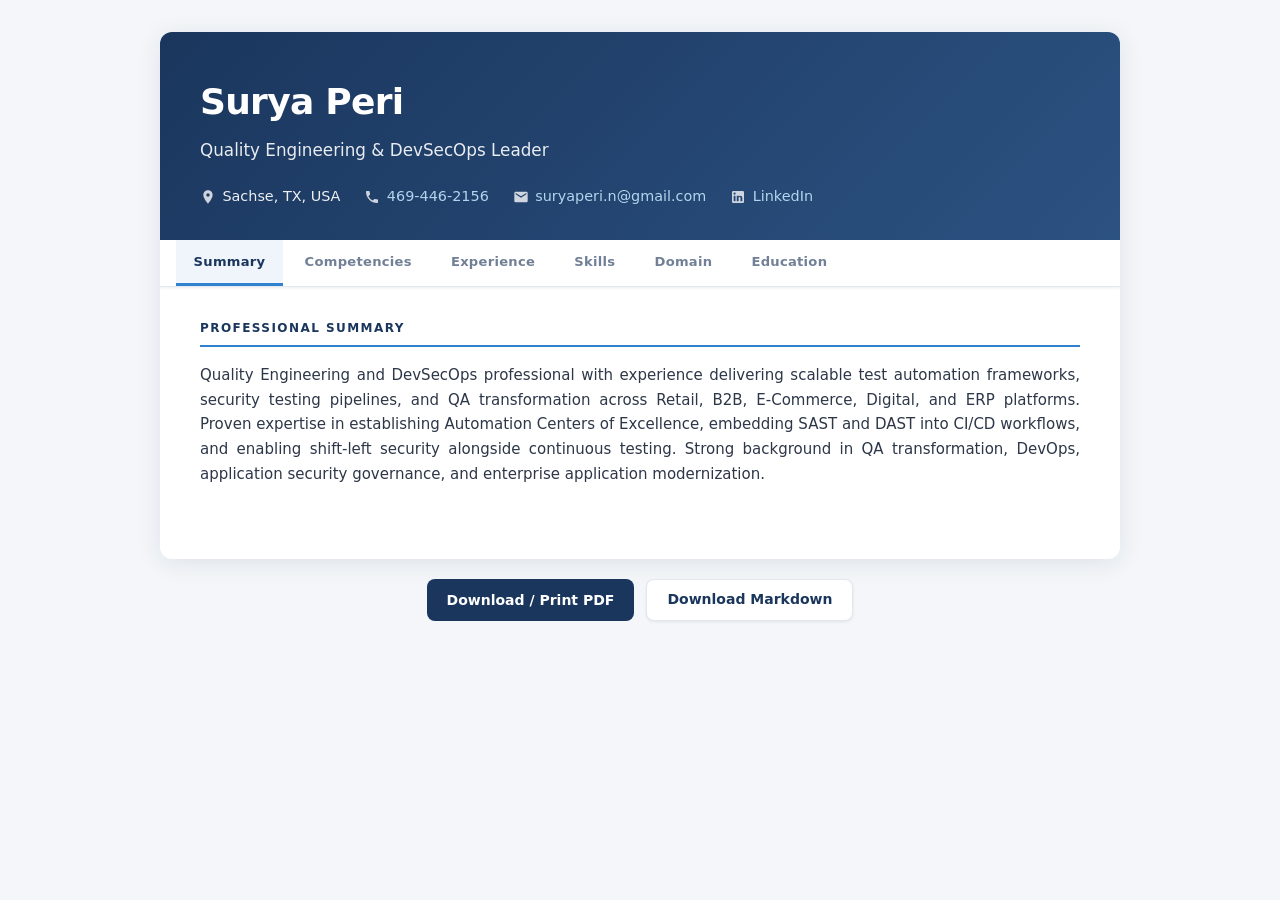
==== index.html @ a9ab886a "Add interactive tabbed resume website with DevSecOps content Co-authored-by: Cursor <cursoragent@cur" ====
<!DOCTYPE html>
<html lang="en">
<head>
  <meta charset="UTF-8">
  <meta name="viewport" content="width=device-width, initial-scale=1.0">
  <meta name="description" content="Surya Peri — Quality Engineering & DevSecOps professional specializing in test automation, SAST/DAST, and CI/CD transformation.">
  <meta name="author" content="Surya Peri">
  <title>Surya Peri | Quality Engineering & DevSecOps</title>
  <link rel="stylesheet" href="styles.css">
  <link rel="icon" href="data:image/svg+xml,<svg xmlns='http://www.w3.org/2000/svg' viewBox='0 0 100 100'><text y='.9em' font-size='90'>SP</text></svg>">
</head>
<body>
  <div class="page-wrapper">
    <main class="resume" id="resume">
      <header class="header">
        <h1 class="header-name">Surya Peri</h1>
        <p class="header-title">Quality Engineering &amp; DevSecOps Leader</p>
        <div class="contact-row">
          <span class="contact-item">
            <svg class="contact-icon" viewBox="0 0 24 24" fill="currentColor" aria-hidden="true"><path d="M12 2C8.13 2 5 5.13 5 9c0 5.25 7 13 7 13s7-7.75 7-13c0-3.87-3.13-7-7-7zm0 9.5c-1.38 0-2.5-1.12-2.5-2.5s1.12-2.5 2.5-2.5 2.5 1.12 2.5 2.5-1.12 2.5-2.5 2.5z"/></svg>
            Sachse, TX, USA
          </span>
          <span class="contact-item">
            <svg class="contact-icon" viewBox="0 0 24 24" fill="currentColor" aria-hidden="true"><path d="M6.62 10.79c1.44 2.83 3.76 5.14 6.59 6.59l2.2-2.2c.27-.27.67-.36 1.02-.24 1.12.37 2.33.57 3.57.57.55 0 1 .45 1 1V20c0 .55-.45 1-1 1-9.39 0-17-7.61-17-17 0-.55.45-1 1-1h3.5c.55 0 1 .45 1 1 0 1.25.2 2.45.57 3.57.11.35.03.74-.25 1.02l-2.2 2.2z"/></svg>
            <a href="tel:+14694462156">469-446-2156</a>
          </span>
          <span class="contact-item">
            <svg class="contact-icon" viewBox="0 0 24 24" fill="currentColor" aria-hidden="true"><path d="M20 4H4c-1.1 0-2 .9-2 2v12c0 1.1.9 2 2 2h16c1.1 0 2-.9 2-2V6c0-1.1-.9-2-2-2zm0 4l-8 5-8-5V6l8 5 8-5v2z"/></svg>
            <a href="mailto:suryaperi.n@gmail.com">suryaperi.n@gmail.com</a>
          </span>
          <span class="contact-item">
            <svg class="contact-icon" viewBox="0 0 24 24" fill="currentColor" aria-hidden="true"><path d="M19 3a2 2 0 0 1 2 2v14a2 2 0 0 1-2 2H5a2 2 0 0 1-2-2V5a2 2 0 0 1 2-2h14m-.5 15.5v-5.3a3.26 3.26 0 0 0-3.26-3.26c-.85 0-1.84.52-2.32 1.3v-1.11h-2.79v8.37h2.79v-4.93c0-.77.62-1.4 1.39-1.4a1.4 1.4 0 0 1 1.4 1.4v4.93h2.79M6.88 8.56a1.68 1.68 0 0 0 1.68-1.68c0-.93-.75-1.69-1.68-1.69a1.69 1.69 0 0 0-1.69 1.69c0 .93.76 1.68 1.69 1.68m1.39 9.94v-8.37H5.5v8.37h2.77z"/></svg>
            <a href="https://www.linkedin.com/in/surya-peri-11444123/" target="_blank" rel="noopener noreferrer">LinkedIn</a>
          </span>
        </div>
      </header>

      <nav class="tab-nav" aria-label="Resume sections">
        <div class="tab-nav-inner" role="tablist">
          <button class="tab-btn active" role="tab" id="tab-summary" aria-controls="panel-summary" aria-selected="true" type="button">Summary</button>
          <button class="tab-btn" role="tab" id="tab-competencies" aria-controls="panel-competencies" aria-selected="false" tabindex="-1" type="button">Competencies</button>
          <button class="tab-btn" role="tab" id="tab-experience" aria-controls="panel-experience" aria-selected="false" tabindex="-1" type="button">Experience</button>
          <button class="tab-btn" role="tab" id="tab-skills" aria-controls="panel-skills" aria-selected="false" tabindex="-1" type="button">Skills</button>
          <button class="tab-btn" role="tab" id="tab-domain" aria-controls="panel-domain" aria-selected="false" tabindex="-1" type="button">Domain</button>
          <button class="tab-btn" role="tab" id="tab-education" aria-controls="panel-education" aria-selected="false" tabindex="-1" type="button">Education</button>
        </div>
      </nav>

      <div class="content">
        <section class="section tab-panel active" role="tabpanel" id="panel-summary" aria-labelledby="tab-summary">
          <h2 class="section-title" id="summary-heading">Professional Summary</h2>
          <p class="section-text">
            Quality Engineering and DevSecOps professional with experience delivering scalable test automation frameworks,
            security testing pipelines, and QA transformation across Retail, B2B, E-Commerce, Digital, and ERP platforms.
            Proven expertise in establishing Automation Centers of Excellence, embedding SAST and DAST into CI/CD workflows,
            and enabling shift-left security alongside continuous testing. Strong background in QA transformation, DevOps,
            application security governance, and enterprise application modernization.
          </p>
        </section>

        <section class="section tab-panel" role="tabpanel" id="panel-competencies" aria-labelledby="tab-competencies" hidden>
          <h2 class="section-title" id="competencies-heading">Core Competencies</h2>
          <ul class="competency-grid">
            <li>Automation Architecture Design &amp; Enterprise QA Transformation</li>
            <li>DevSecOps, SAST/DAST Pipeline Integration &amp; Security Gate Governance</li>
            <li>CI/CD Automation Enablement &amp; Quality Engineering Integration</li>
            <li>Automation and Quality Metrics, Observability &amp; Reporting Frameworks</li>
            <li>Testing Center of Excellence (TCoE) Establishment</li>
            <li>Agile, DevOps &amp; Continuous Testing Enablement</li>
            <li>End-to-End Automation Strategy, Test Data &amp; Validation</li>
            <li>Scalable Quality Engineering &amp; Automation Governance</li>
            <li>Technical Collaboration with Product, Engineering, Security &amp; Distributed Teams</li>
          </ul>
        </section>

        <section class="section tab-panel" role="tabpanel" id="panel-experience" aria-labelledby="tab-experience" hidden>
          <h2 class="section-title" id="experience-heading">Work Experience</h2>

          <article class="job">
            <div class="job-header">
              <span class="job-company">SPV Consulting (Retail B2B Client), USA</span>
              <span class="job-dates">April 2026 – Present</span>
            </div>
            <p class="job-role">Automation Analyst (Lead)</p>
            <ul class="job-bullets">
              <li>Partner with engineering teams to understand Account and Incentive management workflows and product roadmap across Salesforce CRM and downstream systems (SAP OTC, Data Warehouse).</li>
              <li>Develop automation strategy for current process flows with data integration validation across Salesforce UI and integrated platforms.</li>
              <li>Design and implement unified Web and API automation frameworks using Playwright (TypeScript) and mobile automation using Appium, adopted across multiple product lines.</li>
              <li>Coordinate with Engineering and QA teams to plan design, development, and automated testing as a seamless shift-left flow in Playwright.</li>
            </ul>
          </article>

          <article class="job">
            <div class="job-header">
              <span class="job-company">Southern Glazer's Wine &amp; Spirits, USA</span>
              <span class="job-dates">May 2023 – March 2026</span>
            </div>
            <p class="job-role">Automation Architect, Digital Engineering</p>
            <ul class="job-bullets">
              <li>Led Automation SDET and SME teams for Digital Commercial platforms including B2B eCommerce, CRM, CMS, and Supplier Planning systems.</li>
              <li>Built E2E automation strategy, framework design, and development for digital transformation from legacy web pages to React MFE architecture.</li>
              <li>Led POC during Digital Acceleration Week for accelerated automation framework development integrated with mono-repo based MFE architecture.</li>
              <li>Designed and implemented unified Web and API automation frameworks using Playwright (TypeScript) and Appium, adopted across multiple product lines.</li>
              <li>Led Agentic AI POC (ADX) using GitHub MCP and Playwright MCP with Claude Haiku 4.5 for automation code generation.</li>
              <li class="highlight">Established DevSecOps security testing practice by integrating SAST (SonarQube, Snyk) and DAST (OWASP ZAP) scans into Jenkins, GitHub Actions, and Harness pipelines with quality gates blocking releases on critical vulnerabilities.</li>
              <li class="highlight">Defined security testing standards, triage workflows, and remediation SLAs for development teams; partnered with AppSec to align scan policies with OWASP Top 10 and PCI-relevant controls for eCommerce payment flows.</li>
              <li class="highlight">Configured SAST baseline rules for TypeScript/React micro-frontends and Java APIs; orchestrated authenticated DAST scans against staging environments with CI-triggered regression security suites.</li>
              <li>Developed TDM system using GraphQL APIs to fetch real-time data and store in JSON files for E2E data-driven automation with faker.js.</li>
              <li>Integrated automation and performance testing into CI/CD pipelines using Jenkins, GitHub Actions, and Harness.</li>
              <li>Defined and governed enterprise-wide E2E QA standards, release criteria, quality KPIs, and automation benchmarks across Agile product teams.</li>
              <li>Led evaluation and rollout of JIRA test management plugins, standardizing on Zephyr.</li>
            </ul>
          </article>

          <article class="job">
            <div class="job-header">
              <span class="job-company">Neiman Marcus Group, USA</span>
              <span class="job-dates">July 2019 – May 2023</span>
            </div>
            <p class="job-role">Enterprise Test Lead – Enterprise Applications</p>
            <ul class="job-bullets">
              <li>Architected automation solutions for eCommerce (AWS) and enterprise platforms including OMS, WMS, CRM, and personalization systems.</li>
              <li>Led automation-first quality engineering initiatives supporting digital transformation, cloud migration, and legacy platform modernization.</li>
              <li>Designed and implemented scalable E2E automation regression frameworks using Playwright and API automation, significantly accelerating release cycles.</li>
              <li>Designed and implemented Web-based Test Data Management (TDM) system with MongoDB backend, integrated with Selenium automation framework.</li>
              <li class="highlight">Introduced DevSecOps security validation in release cycles by coordinating SAST scans (Checkmarx) and DAST assessments (Burp Suite Enterprise, OWASP ZAP) for eCommerce and API surfaces prior to production deployment.</li>
              <li class="highlight">Embedded security test cases and vulnerability regression checks into CI/CD pipelines, reducing post-release security defects and improving audit readiness for payment and customer data flows.</li>
              <li>Partnered with product, engineering, and architecture teams to design E2E quality strategies for complex transformation initiatives and system integrations.</li>
              <li>Defined and executed full STLC covering functional, integration, performance, security, and UAT testing.</li>
              <li>Managed resource capacity planning, forecasting, and stakeholder communication to improve testing maturity across the organization.</li>
            </ul>
          </article>

          <article class="job">
            <div class="job-header">
              <span class="job-company">Infosys Technologies Limited, USA</span>
              <span class="job-dates">June 2011 – July 2019</span>
            </div>
            <p class="job-role">Automation Lead – Testing Center of Excellence</p>
            <ul class="job-bullets">
              <li>Led Testing Center of Excellence (TCoE) supporting digital, eCommerce, and SAP-based programs with focus on test automation.</li>
              <li>Led E2E testing and automation for B2B eCommerce, SAP Hybris upgrades, SAP C4C, data center migrations, and ERP transformation initiatives.</li>
              <li>Directed automation programs including SAP SuccessFactors (UFT) and Selenium-based brand site automation.</li>
              <li>Led Micro Focus ALM upgrade and migration initiatives, including infrastructure setup, POC, and rollout.</li>
              <li>Owned test tooling strategy, capacity planning, and continuous QA process improvement initiatives.</li>
              <li>Led migration of eCommerce backend platform from IBM WebSphere to custom NoSQL (MongoDB) and event-based (Kafka) platform.</li>
              <li>Designed data validation tools for DB2 and MongoDB platforms.</li>
            </ul>
          </article>
        </section>

        <section class="section tab-panel" role="tabpanel" id="panel-skills" aria-labelledby="tab-skills" hidden>
          <h2 class="section-title" id="skills-heading">Technical Skills</h2>
          <div class="skills-grid">
            <div class="skill-category">
              <h4>Test Automation</h4>
              <p>Playwright, Selenium, UFT, TOSCA, Appium</p>
            </div>
            <div class="skill-category">
              <h4>DevSecOps &amp; Security</h4>
              <p>SonarQube, Snyk, Checkmarx (SAST); OWASP ZAP, Burp Suite (DAST); Security gates, OWASP Top 10</p>
            </div>
            <div class="skill-category">
              <h4>DevOps &amp; CI/CD</h4>
              <p>Jenkins, GitHub Actions, Harness</p>
            </div>
            <div class="skill-category">
              <h4>Agentic AI</h4>
              <p>GitHub MCP, Playwright MCP</p>
            </div>
            <div class="skill-category">
              <h4>Frontend &amp; Cloud</h4>
              <p>JavaScript, React, Node.js, AWS ECS, S3, DynamoDB</p>
            </div>
            <div class="skill-category">
              <h4>Architecture</h4>
              <p>API, Microservices, BFF, REST API, GraphQL</p>
            </div>
            <div class="skill-category">
              <h4>Data &amp; BI</h4>
              <p>Power BI, Power Query, Tableau, Advanced SQL, Excel Macros/VBA</p>
            </div>
            <div class="skill-category">
              <h4>Programming &amp; DB</h4>
              <p>Java, JavaScript/TypeScript, SQL, PL/SQL, MongoDB</p>
            </div>
            <div class="skill-category">
              <h4>Performance Testing</h4>
              <p>LoadRunner, JMeter</p>
            </div>
            <div class="skill-category">
              <h4>Test Management</h4>
              <p>JIRA, Zephyr, ALM</p>
            </div>
          </div>
        </section>

        <section class="section tab-panel" role="tabpanel" id="panel-domain" aria-labelledby="tab-domain" hidden>
          <h2 class="section-title" id="domain-heading">Domain &amp; Industry</h2>
          <ul class="tag-list">
            <li>B2C &amp; B2B eCommerce Platforms</li>
            <li>Enterprise Applications (ERP, CRM, OMS, WMS)</li>
            <li>Data Integrations, ETL &amp; System Migration</li>
            <li>Cloud &amp; Platform Modernization (AWS)</li>
            <li>SAP Ecosystem (Hybris, C4C, E-Business Suite)</li>
            <li>CMS, Personalization &amp; Supplier Planning</li>
          </ul>
        </section>

        <section class="section tab-panel" role="tabpanel" id="panel-education" aria-labelledby="tab-education" hidden>
          <h2 class="section-title" id="education-heading">Education</h2>
          <div class="education-item">
            <h3>Master of Computer Applications</h3>
            <p>National Institute of Technology, India</p>
          </div>
        </section>
      </div>
    </main>

    <div class="actions">
      <button class="btn btn-primary" onclick="window.print()" type="button">Download / Print PDF</button>
      <a class="btn btn-secondary" href="resume.md" download>Download Markdown</a>
    </div>
  </div>
  <script src="app.js"></script>
</body>
</html>
---- styles.css ----
/* ===== Design tokens ===== */
:root {
  --color-bg: #f4f6f9;
  --color-surface: #ffffff;
  --color-primary: #1a365d;
  --color-primary-light: #2c5282;
  --color-accent: #3182ce;
  --color-text: #2d3748;
  --color-text-muted: #718096;
  --color-border: #e2e8f0;
  --color-tag-bg: #ebf8ff;
  --color-tag-text: #2b6cb0;
  --font-sans: "Segoe UI", system-ui, -apple-system, BlinkMacSystemFont, sans-serif;
  --font-mono: "Cascadia Code", "Consolas", monospace;
  --shadow-sm: 0 1px 3px rgba(0, 0, 0, 0.08);
  --shadow-md: 0 4px 24px rgba(26, 54, 93, 0.1);
  --radius: 12px;
  --max-width: 960px;
}

/* ===== Reset & base ===== */
*,
*::before,
*::after {
  box-sizing: border-box;
  margin: 0;
  padding: 0;
}

html {
  scroll-behavior: smooth;
}

body {
  font-family: var(--font-sans);
  font-size: 15px;
  line-height: 1.65;
  color: var(--color-text);
  background: var(--color-bg);
  -webkit-font-smoothing: antialiased;
}

a {
  color: var(--color-accent);
  text-decoration: none;
  transition: color 0.15s ease;
}

a:hover {
  color: var(--color-primary-light);
  text-decoration: underline;
}

/* ===== Layout ===== */
.page-wrapper {
  min-height: 100vh;
  padding: 2rem 1rem 3rem;
}

.resume {
  max-width: var(--max-width);
  margin: 0 auto;
  background: var(--color-surface);
  border-radius: var(--radius);
  box-shadow: var(--shadow-md);
  overflow: hidden;
}

/* ===== Header ===== */
.header {
  background: linear-gradient(135deg, var(--color-primary) 0%, var(--color-primary-light) 100%);
  color: #fff;
  padding: 2.5rem 2.5rem 2rem;
}

.header-name {
  font-size: 2.25rem;
  font-weight: 700;
  letter-spacing: -0.02em;
  margin-bottom: 0.35rem;
}

.header-title {
  font-size: 1.05rem;
  font-weight: 400;
  opacity: 0.9;
  margin-bottom: 1.25rem;
}

.contact-row {
  display: flex;
  flex-wrap: wrap;
  gap: 0.5rem 1.5rem;
  font-size: 0.9rem;
}

.contact-item {
  display: inline-flex;
  align-items: center;
  gap: 0.4rem;
  opacity: 0.92;
}

.contact-item a {
  color: #bee3f8;
}

.contact-item a:hover {
  color: #fff;
}

.contact-icon {
  width: 16px;
  height: 16px;
  flex-shrink: 0;
  opacity: 0.85;
}

/* ===== Tab navigation ===== */
.tab-nav {
  position: sticky;
  top: 0;
  z-index: 100;
  background: var(--color-surface);
  border-bottom: 1px solid var(--color-border);
  box-shadow: var(--shadow-sm);
}

.tab-nav-inner {
  display: flex;
  overflow-x: auto;
  scrollbar-width: none;
  -ms-overflow-style: none;
  padding: 0 1rem;
  gap: 0.25rem;
}

.tab-nav-inner::-webkit-scrollbar {
  display: none;
}

.tab-btn {
  flex-shrink: 0;
  padding: 0.85rem 1.1rem;
  font-family: inherit;
  font-size: 0.82rem;
  font-weight: 600;
  letter-spacing: 0.02em;
  color: var(--color-text-muted);
  background: transparent;
  border: none;
  border-bottom: 3px solid transparent;
  cursor: pointer;
  transition: color 0.2s ease, border-color 0.2s ease, background 0.2s ease;
  white-space: nowrap;
}

.tab-btn:hover {
  color: var(--color-primary);
  background: rgba(49, 130, 206, 0.06);
}

.tab-btn.active {
  color: var(--color-primary);
  border-bottom-color: var(--color-accent);
  background: rgba(49, 130, 206, 0.08);
}

.tab-btn:focus-visible {
  outline: 2px solid var(--color-accent);
  outline-offset: -2px;
  border-radius: 4px 4px 0 0;
}

/* ===== Tab panels ===== */
.tab-panel {
  display: none;
  animation: fadeIn 0.25s ease;
}

.tab-panel.active {
  display: block;
}

@keyframes fadeIn {
  from {
    opacity: 0;
    transform: translateY(6px);
  }
  to {
    opacity: 1;
    transform: translateY(0);
  }
}

/* ===== Body sections ===== */
.content {
  padding: 2rem 2.5rem 2.5rem;
}

.section {
  margin-bottom: 2rem;
}

.section:last-child {
  margin-bottom: 0;
}

.section-title {
  font-size: 0.75rem;
  font-weight: 700;
  text-transform: uppercase;
  letter-spacing: 0.12em;
  color: var(--color-primary);
  border-bottom: 2px solid var(--color-accent);
  padding-bottom: 0.4rem;
  margin-bottom: 1rem;
}

.section-text {
  color: var(--color-text);
  text-align: justify;
}

/* ===== Competencies ===== */
.competency-grid {
  display: grid;
  grid-template-columns: repeat(auto-fill, minmax(280px, 1fr));
  gap: 0.6rem 1.5rem;
  list-style: none;
}

.competency-grid li {
  position: relative;
  padding-left: 1.1rem;
  font-size: 0.92rem;
}

.competency-grid li::before {
  content: "";
  position: absolute;
  left: 0;
  top: 0.55em;
  width: 6px;
  height: 6px;
  border-radius: 50%;
  background: var(--color-accent);
}

/* ===== Experience ===== */
.job {
  margin-bottom: 1.75rem;
  padding-bottom: 1.75rem;
  border-bottom: 1px solid var(--color-border);
}

.job:last-child {
  margin-bottom: 0;
  padding-bottom: 0;
  border-bottom: none;
}

.job-header {
  display: flex;
  flex-wrap: wrap;
  justify-content: space-between;
  align-items: baseline;
  gap: 0.25rem 1rem;
  margin-bottom: 0.15rem;
}

.job-company {
  font-size: 1.05rem;
  font-weight: 700;
  color: var(--color-primary);
}

.job-dates {
  font-size: 0.85rem;
  color: var(--color-text-muted);
  white-space: nowrap;
}

.job-role {
  font-size: 0.95rem;
  font-weight: 600;
  color: var(--color-text-muted);
  margin-bottom: 0.75rem;
}

.job-bullets {
  list-style: none;
  padding: 0;
}

.job-bullets li {
  position: relative;
  padding-left: 1.25rem;
  margin-bottom: 0.45rem;
  font-size: 0.92rem;
}

.job-bullets li::before {
  content: "▸";
  position: absolute;
  left: 0;
  color: var(--color-accent);
  font-size: 0.8rem;
  top: 0.1rem;
}

.job-bullets li.highlight {
  background: var(--color-tag-bg);
  border-left: 3px solid var(--color-accent);
  padding: 0.5rem 0.75rem 0.5rem 1.25rem;
  border-radius: 0 6px 6px 0;
  margin-bottom: 0.6rem;
}

.job-bullets li.highlight::before {
  left: 0.4rem;
}

/* ===== Skills ===== */
.skills-grid {
  display: grid;
  grid-template-columns: repeat(auto-fill, minmax(200px, 1fr));
  gap: 1rem;
}

.skill-category {
  background: var(--color-bg);
  border-radius: 8px;
  padding: 0.85rem 1rem;
  border: 1px solid var(--color-border);
}

.skill-category h4 {
  font-size: 0.72rem;
  font-weight: 700;
  text-transform: uppercase;
  letter-spacing: 0.08em;
  color: var(--color-primary);
  margin-bottom: 0.4rem;
}

.skill-category p {
  font-size: 0.88rem;
  color: var(--color-text);
  line-height: 1.5;
}

/* ===== Domain tags ===== */
.tag-list {
  display: flex;
  flex-wrap: wrap;
  gap: 0.5rem;
  list-style: none;
}

.tag-list li {
  background: var(--color-tag-bg);
  color: var(--color-tag-text);
  font-size: 0.82rem;
  font-weight: 500;
  padding: 0.35rem 0.75rem;
  border-radius: 999px;
  border: 1px solid #bee3f8;
}

/* ===== Education ===== */
.education-item h3 {
  font-size: 1rem;
  font-weight: 700;
  color: var(--color-primary);
}

.education-item p {
  font-size: 0.92rem;
  color: var(--color-text-muted);
}

/* ===== Footer actions ===== */
.actions {
  max-width: var(--max-width);
  margin: 1.25rem auto 0;
  display: flex;
  justify-content: center;
  gap: 0.75rem;
}

.btn {
  display: inline-flex;
  align-items: center;
  gap: 0.4rem;
  padding: 0.55rem 1.25rem;
  font-size: 0.875rem;
  font-weight: 600;
  border-radius: 8px;
  border: none;
  cursor: pointer;
  transition: background 0.15s ease, transform 0.1s ease;
  font-family: inherit;
}

.btn-primary {
  background: var(--color-primary);
  color: #fff;
}

.btn-primary:hover {
  background: var(--color-primary-light);
  transform: translateY(-1px);
}

.btn-secondary {
  background: var(--color-surface);
  color: var(--color-primary);
  border: 1px solid var(--color-border);
  box-shadow: var(--shadow-sm);
}

.btn-secondary:hover {
  background: var(--color-bg);
}

/* ===== Print styles ===== */
@media print {
  body {
    background: #fff;
    font-size: 11pt;
  }

  .page-wrapper {
    padding: 0;
  }

  .resume {
    box-shadow: none;
    border-radius: 0;
  }

  .header {
    -webkit-print-color-adjust: exact;
    print-color-adjust: exact;
  }

  .actions {
    display: none;
  }

  .tab-nav {
    display: none;
  }

  .tab-panel {
    display: block !important;
    animation: none;
  }

  .tab-panel[hidden] {
    display: block !important;
  }

  .job-bullets li.highlight {
    background: #f0f4f8;
    -webkit-print-color-adjust: exact;
    print-color-adjust: exact;
  }

  a {
    color: var(--color-text);
    text-decoration: none;
  }

  .section {
    break-inside: avoid;
  }
}

/* ===== Responsive ===== */
@media (max-width: 640px) {
  .header {
    padding: 1.75rem 1.25rem 1.5rem;
  }

  .header-name {
    font-size: 1.75rem;
  }

  .content {
    padding: 1.5rem 1.25rem;
  }

  .tab-btn {
    padding: 0.75rem 0.85rem;
    font-size: 0.78rem;
  }

  .job-header {
    flex-direction: column;
    gap: 0.1rem;
  }

  .skills-grid {
    grid-template-columns: 1fr;
  }
}
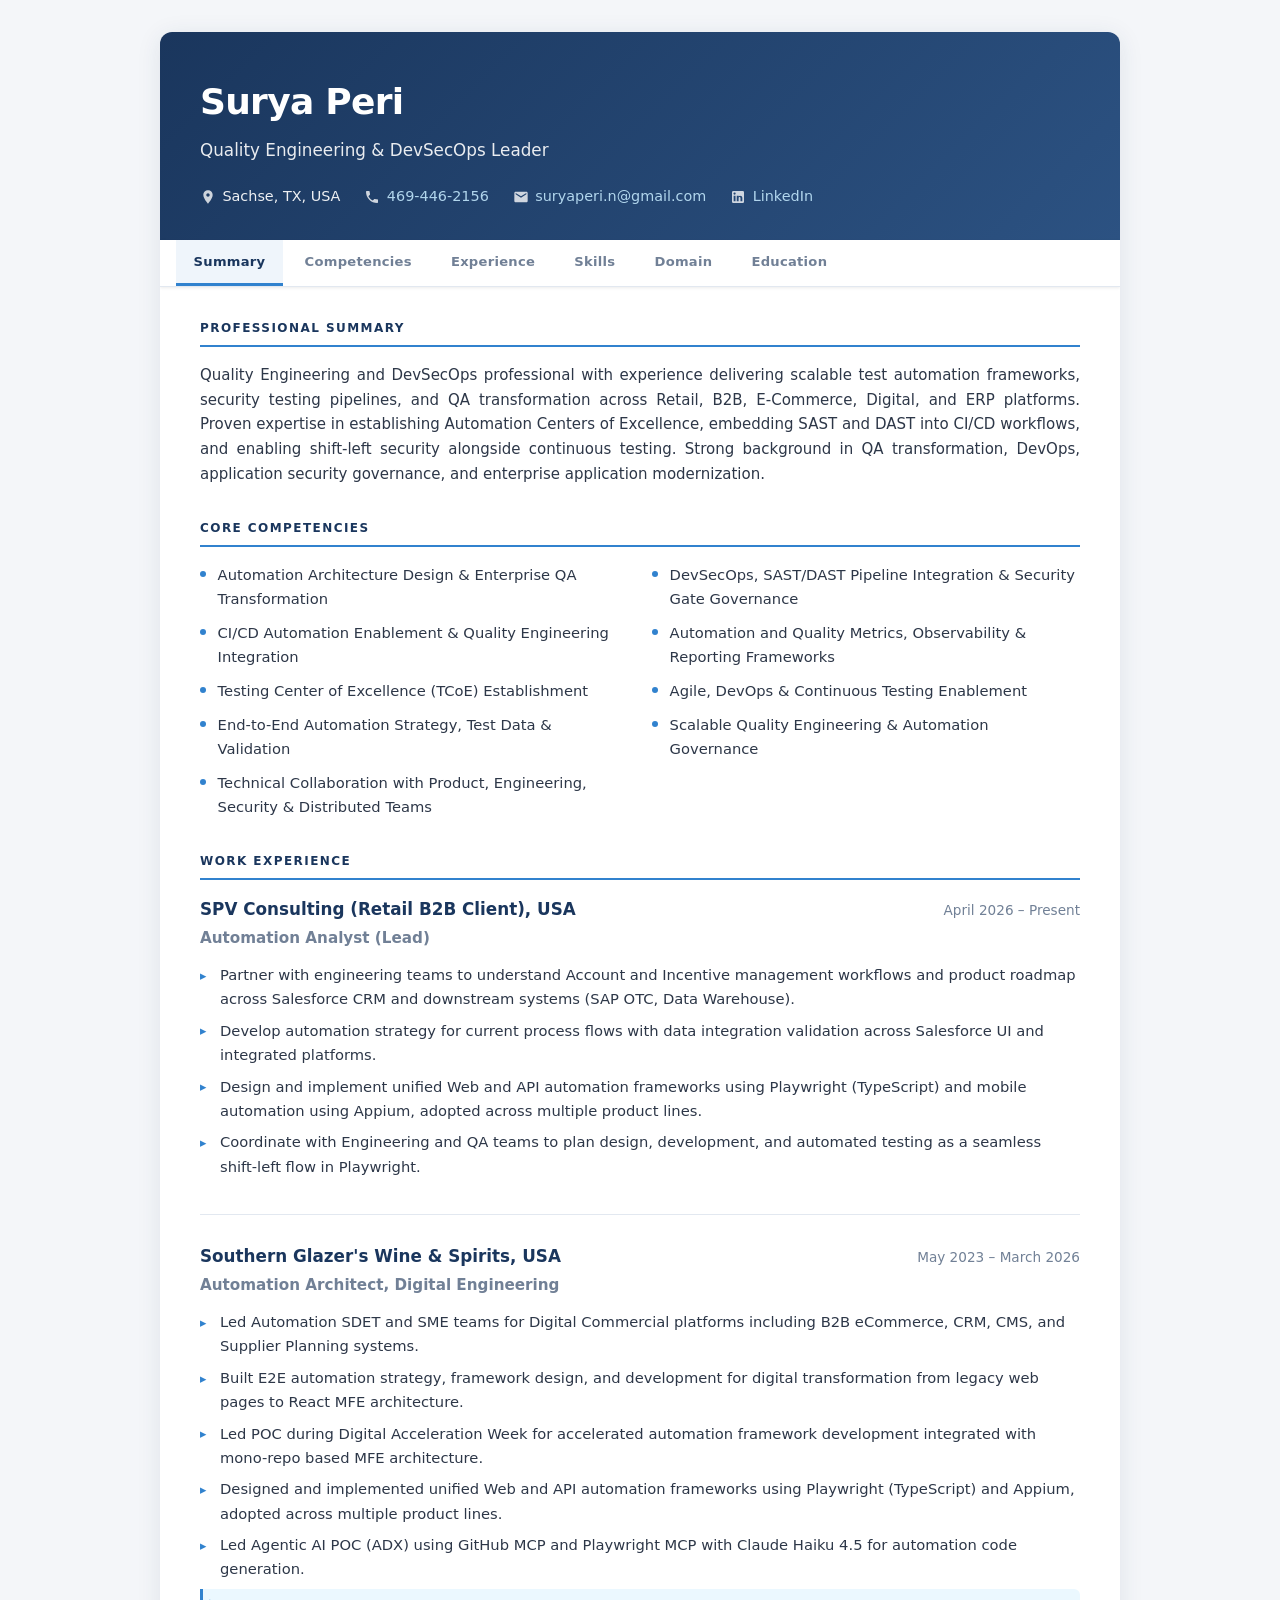
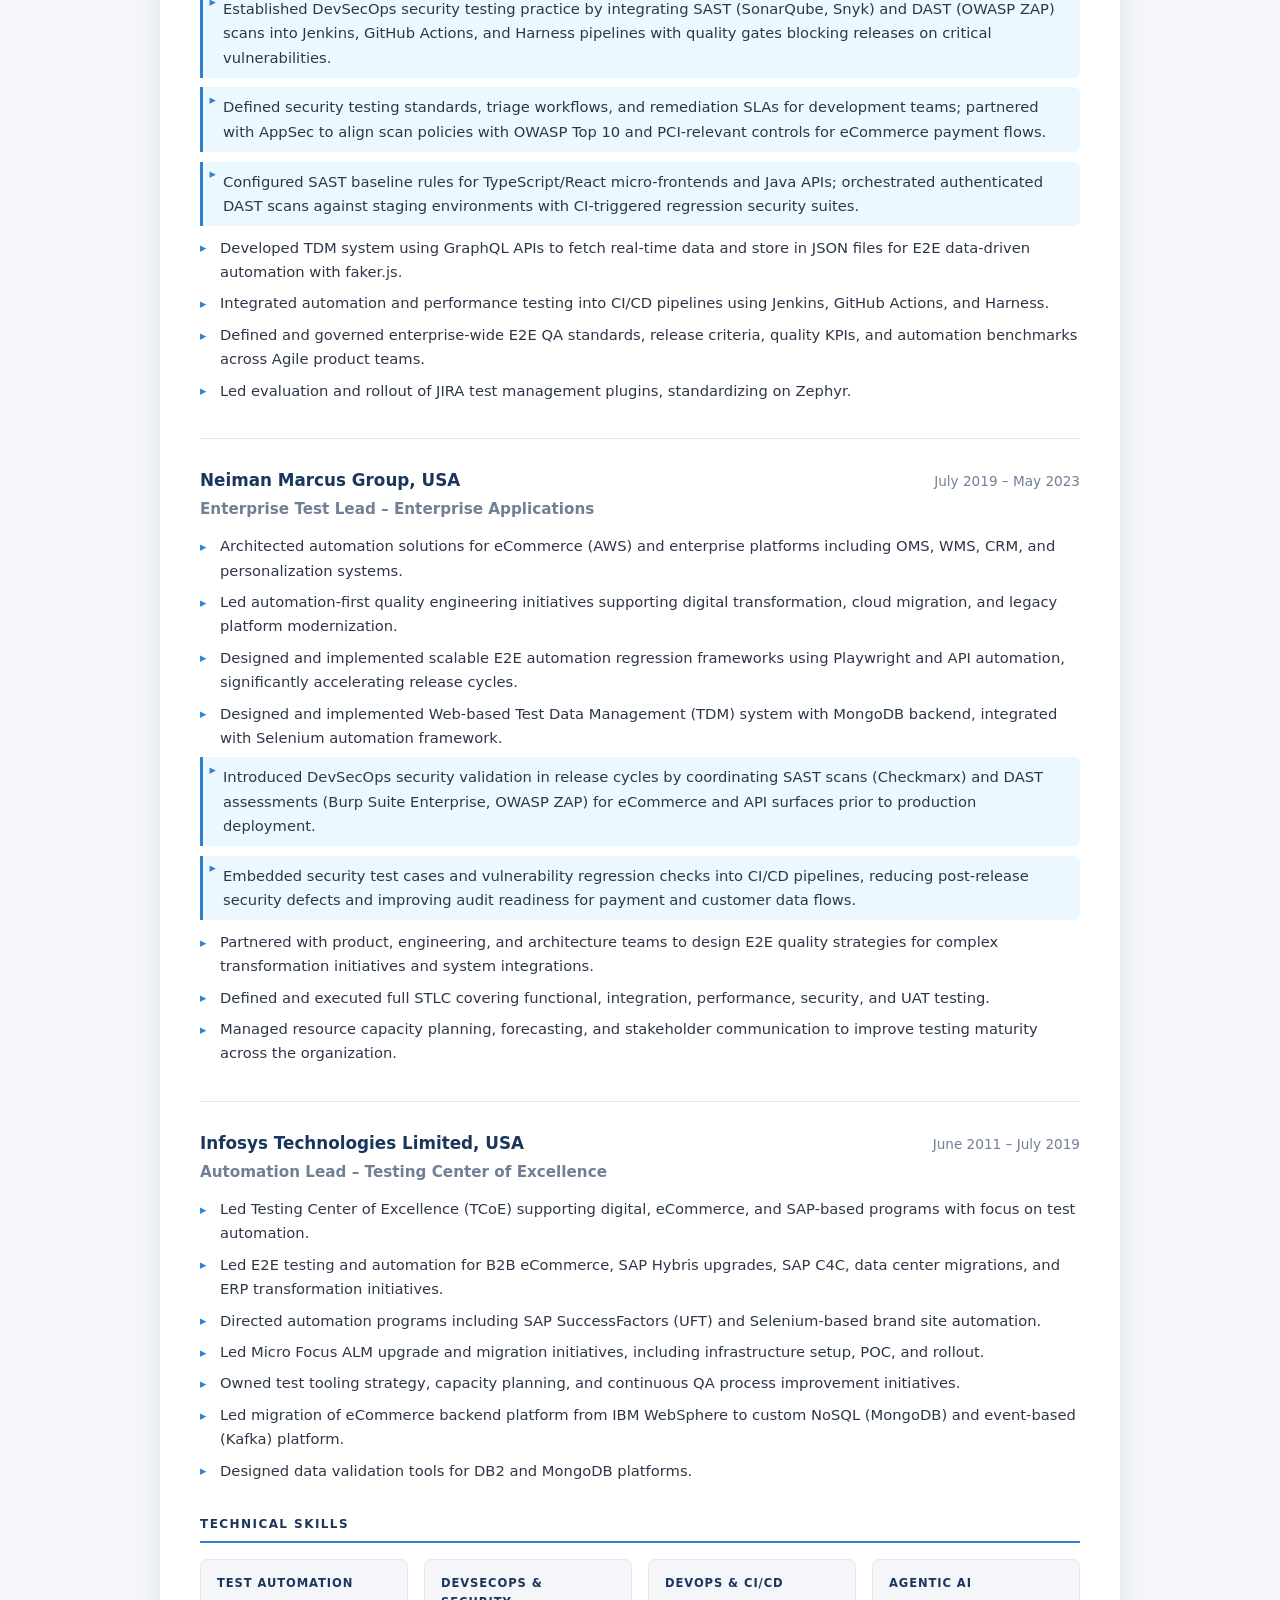
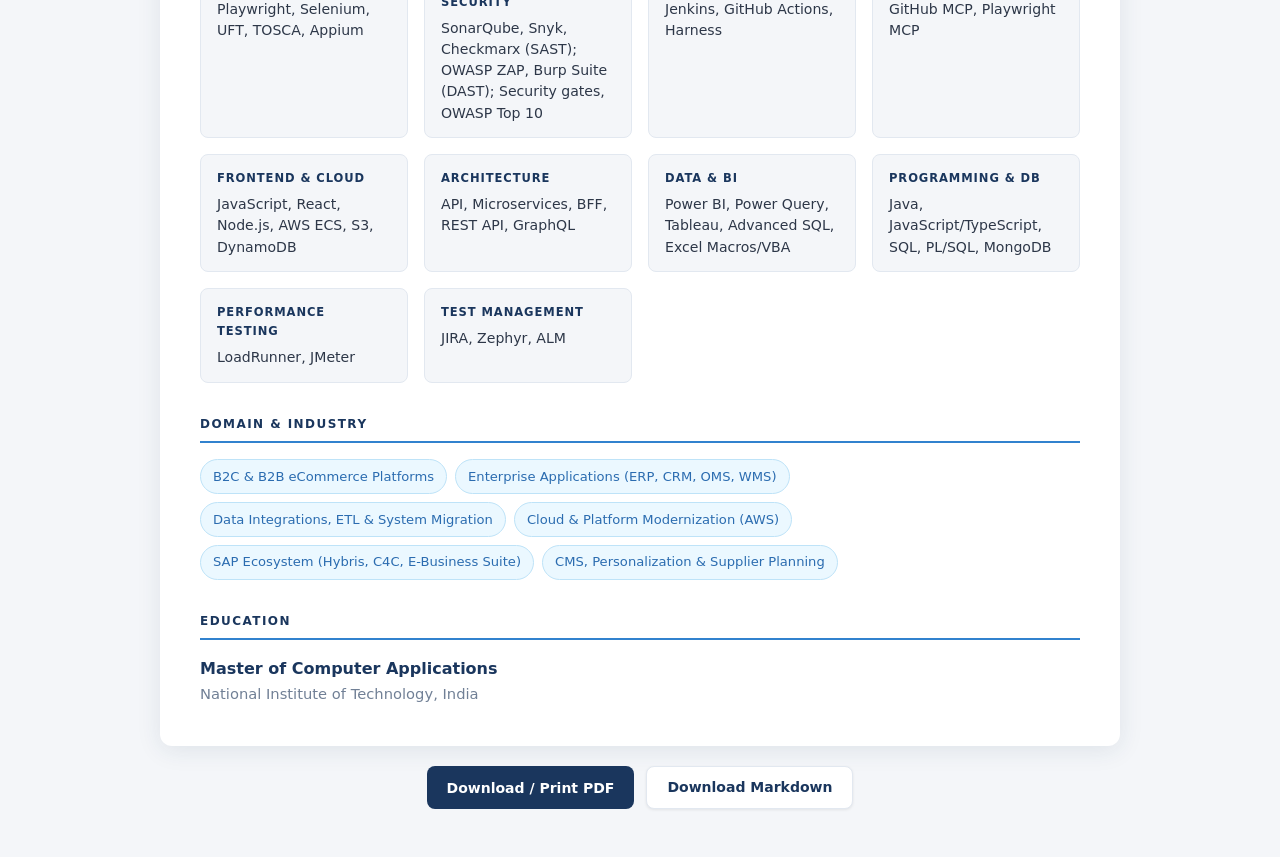
==== commit e7b8961b: "changed all sections to visible" ====
--- a/index.html
+++ b/index.html
@@ -58,7 +58,7 @@
           </p>
         </section>
 
-        <section class="section tab-panel" role="tabpanel" id="panel-competencies" aria-labelledby="tab-competencies" hidden>
+        <section class="section tab-panel" role="tabpanel" id="panel-competencies" aria-labelledby="tab-competencies" >
           <h2 class="section-title" id="competencies-heading">Core Competencies</h2>
           <ul class="competency-grid">
             <li>Automation Architecture Design &amp; Enterprise QA Transformation</li>
@@ -73,7 +73,7 @@
           </ul>
         </section>
 
-        <section class="section tab-panel" role="tabpanel" id="panel-experience" aria-labelledby="tab-experience" hidden>
+        <section class="section tab-panel" role="tabpanel" id="panel-experience" aria-labelledby="tab-experience" >
           <h2 class="section-title" id="experience-heading">Work Experience</h2>
 
           <article class="job">
@@ -149,7 +149,7 @@
           </article>
         </section>
 
-        <section class="section tab-panel" role="tabpanel" id="panel-skills" aria-labelledby="tab-skills" hidden>
+        <section class="section tab-panel " role="tabpanel" id="panel-skills" aria-labelledby="tab-skills" >
           <h2 class="section-title" id="skills-heading">Technical Skills</h2>
           <div class="skills-grid">
             <div class="skill-category">
@@ -195,7 +195,7 @@
           </div>
         </section>
 
-        <section class="section tab-panel" role="tabpanel" id="panel-domain" aria-labelledby="tab-domain" hidden>
+        <section class="section tab-panel" role="tabpanel" id="panel-domain" aria-labelledby="tab-domain" >
           <h2 class="section-title" id="domain-heading">Domain &amp; Industry</h2>
           <ul class="tag-list">
             <li>B2C &amp; B2B eCommerce Platforms</li>
@@ -207,7 +207,7 @@
           </ul>
         </section>
 
-        <section class="section tab-panel" role="tabpanel" id="panel-education" aria-labelledby="tab-education" hidden>
+        <section class="section tab-panel" role="tabpanel" id="panel-education" aria-labelledby="tab-education" >
           <h2 class="section-title" id="education-heading">Education</h2>
           <div class="education-item">
             <h3>Master of Computer Applications</h3>
--- a/styles.css
+++ b/styles.css
@@ -172,10 +172,13 @@
   border-radius: 4px 4px 0 0;
 }
 
-/* ===== Tab panels ===== */
+/* ===== Tab panels ===== 
 .tab-panel {
   display: none;
   animation: fadeIn 0.25s ease;
+}*/
+.tab-panel {
+  display: block;
 }
 
 .tab-panel.active {
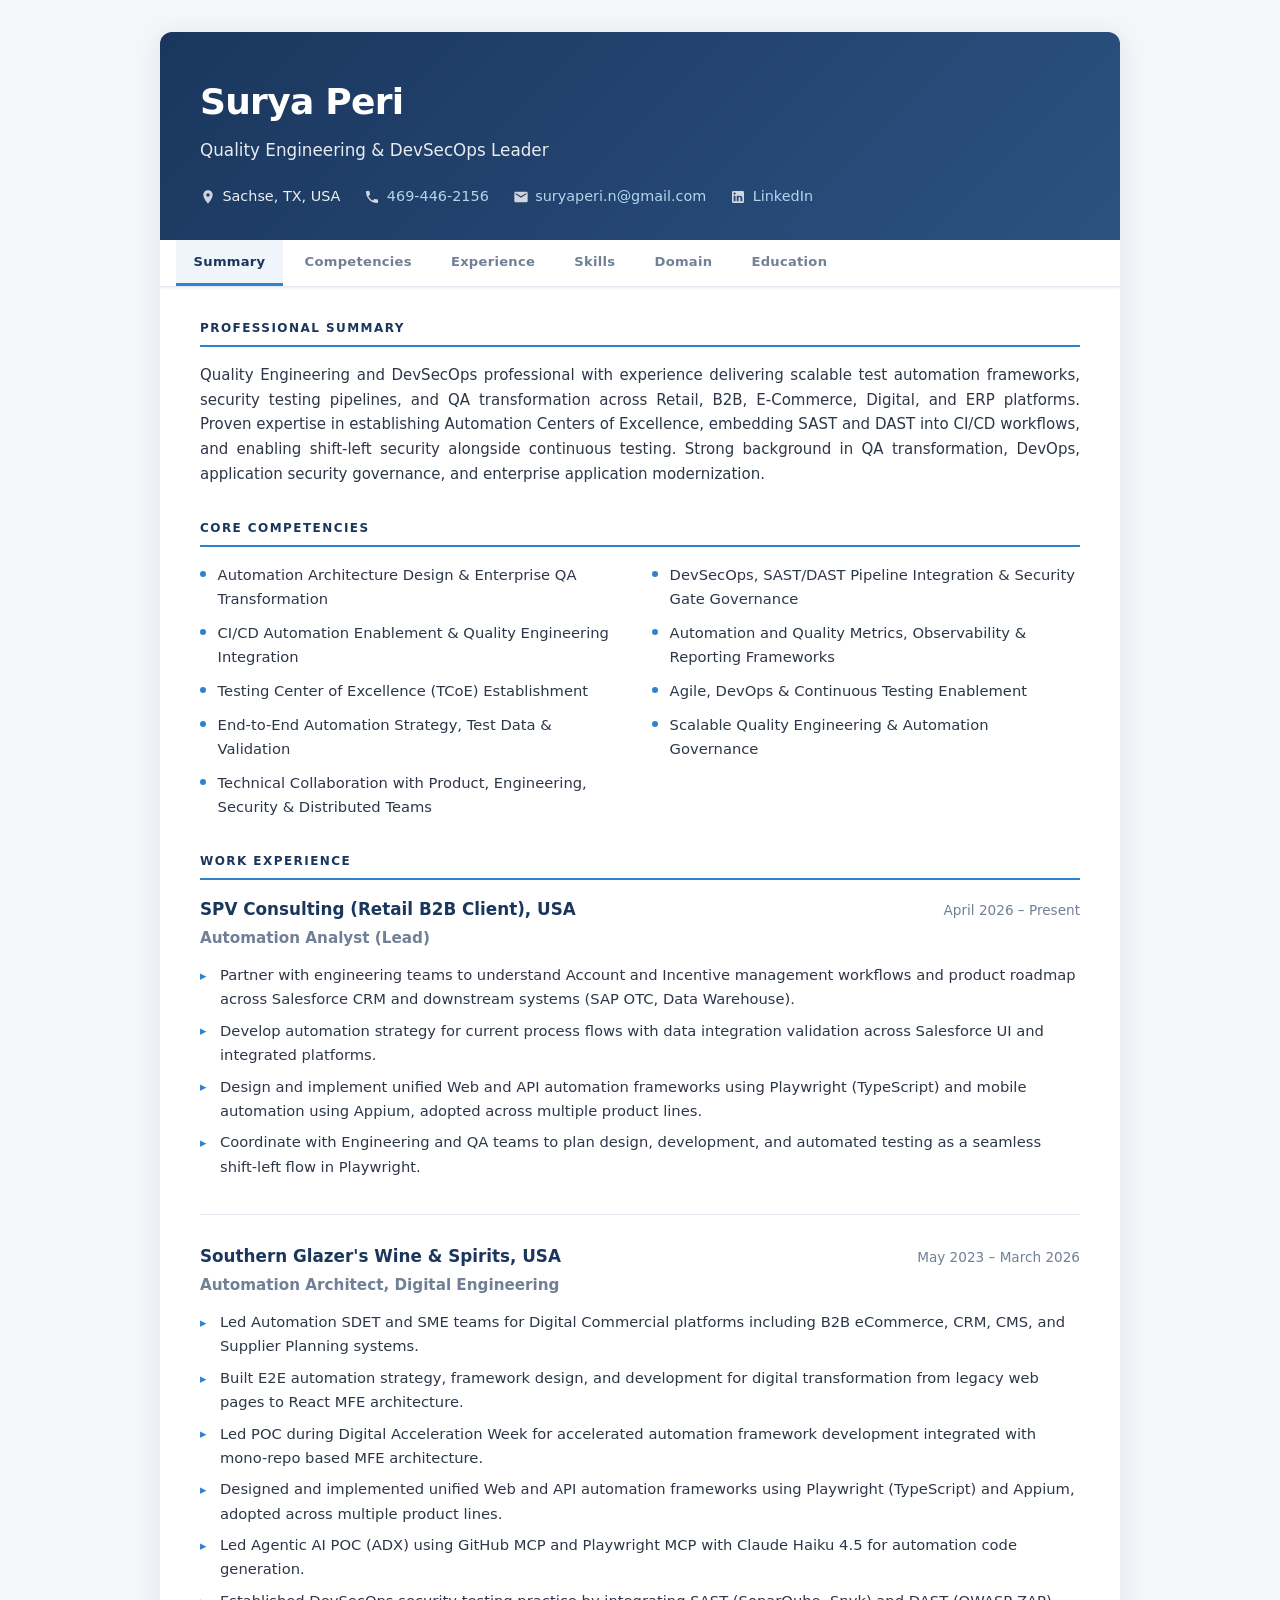
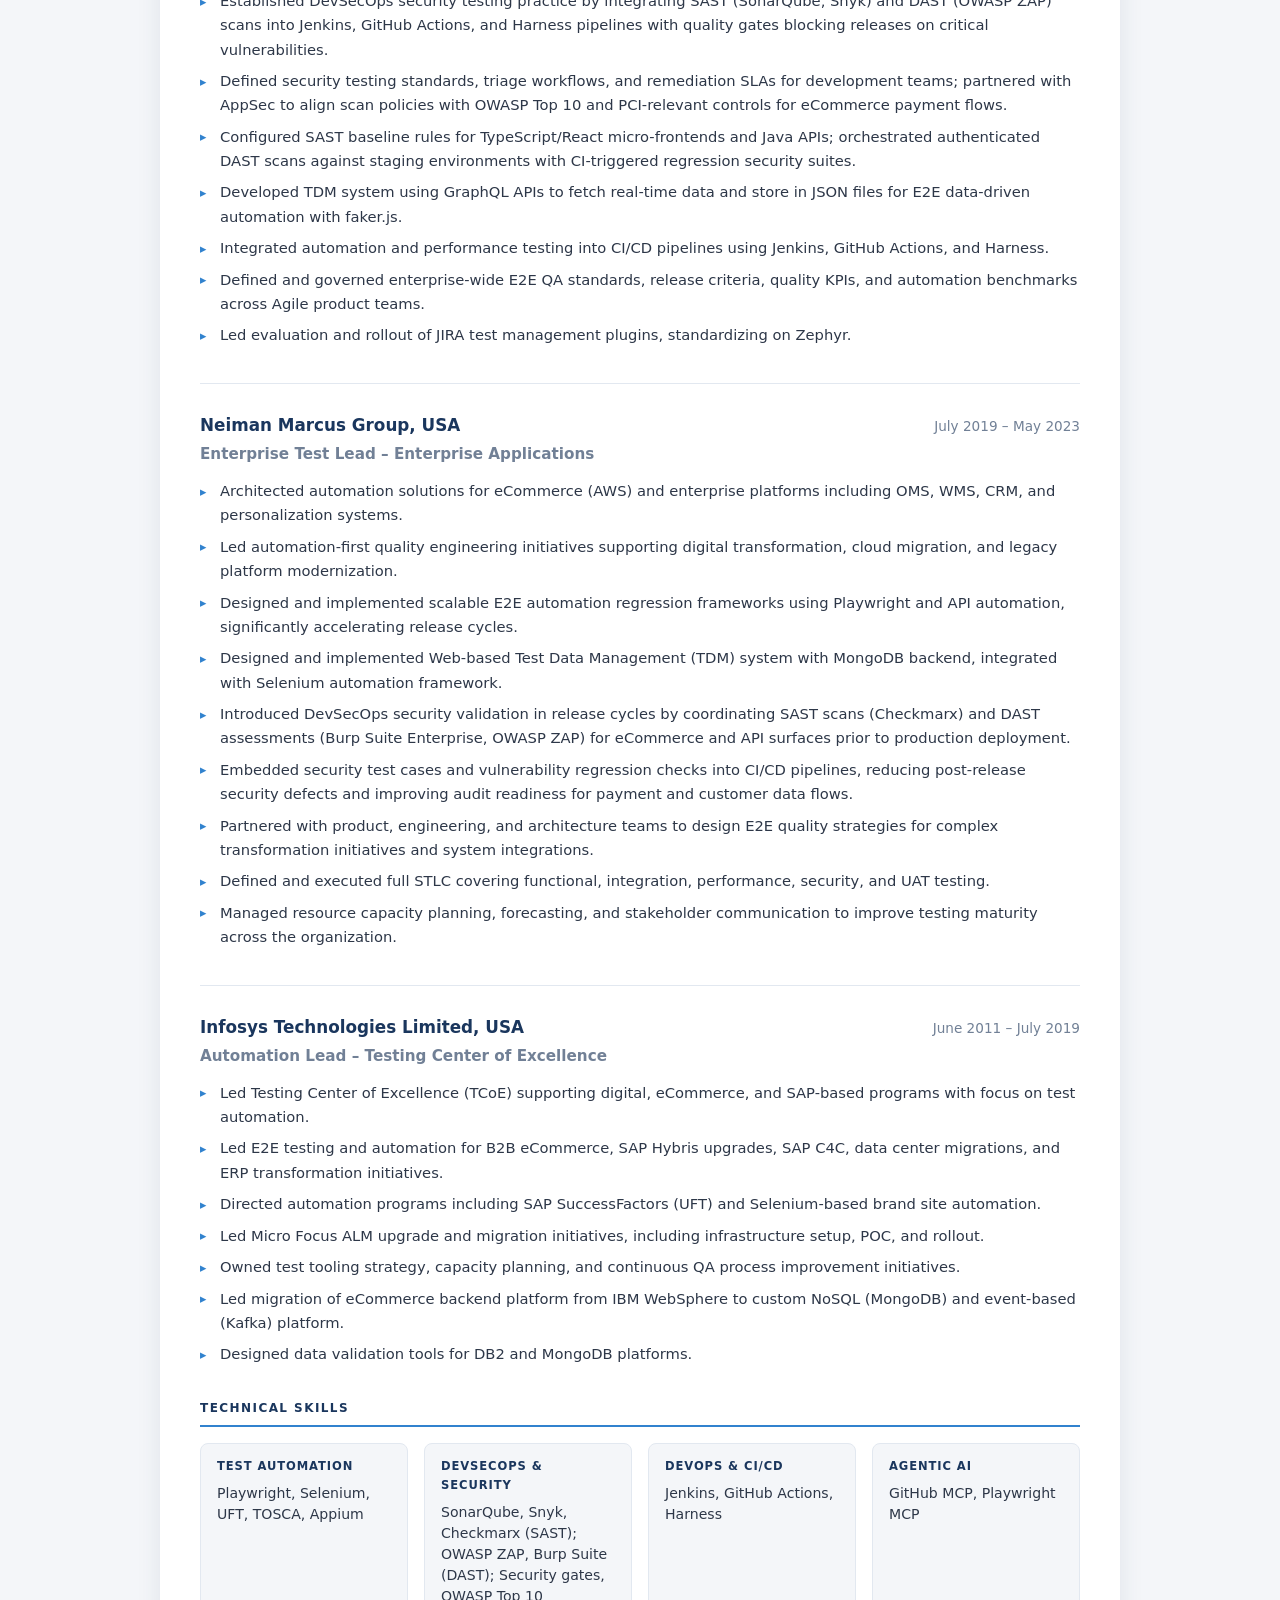
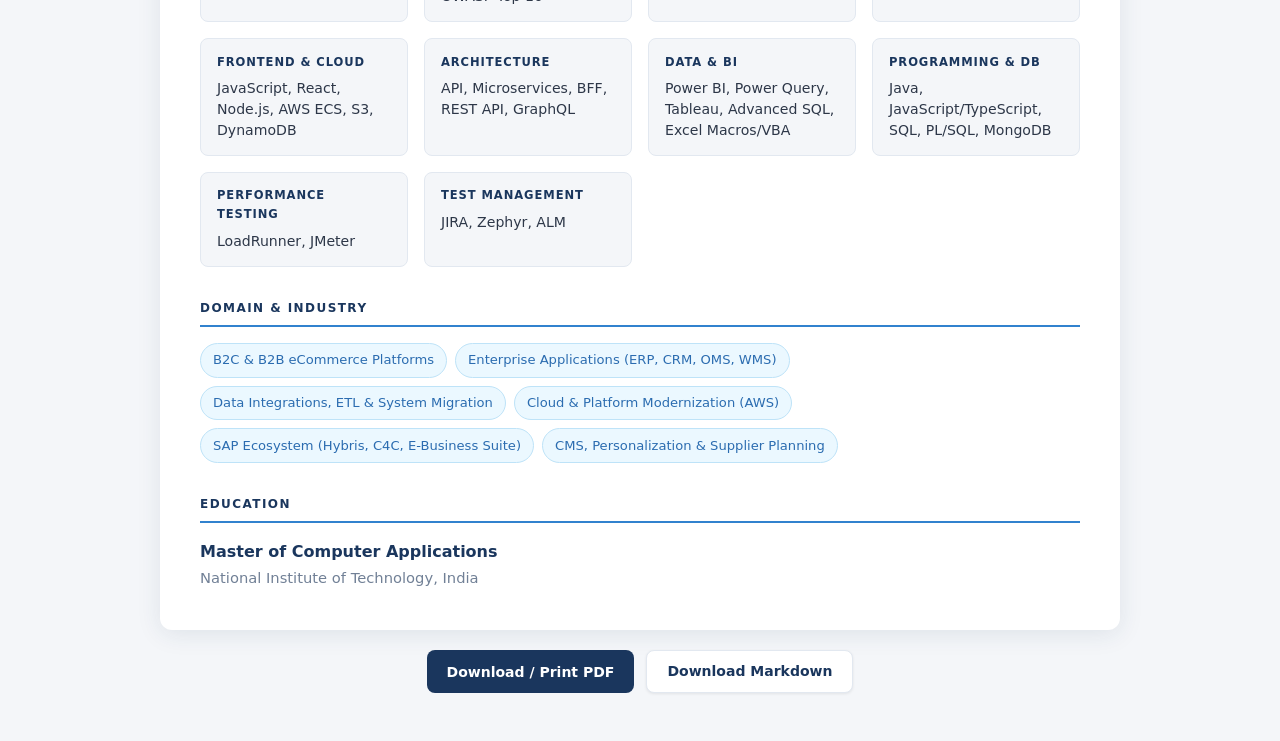
==== commit a58f3347: "removed highlights" ====
--- a/index.html
+++ b/index.html
@@ -102,9 +102,9 @@
               <li>Led POC during Digital Acceleration Week for accelerated automation framework development integrated with mono-repo based MFE architecture.</li>
               <li>Designed and implemented unified Web and API automation frameworks using Playwright (TypeScript) and Appium, adopted across multiple product lines.</li>
               <li>Led Agentic AI POC (ADX) using GitHub MCP and Playwright MCP with Claude Haiku 4.5 for automation code generation.</li>
-              <li class="highlight">Established DevSecOps security testing practice by integrating SAST (SonarQube, Snyk) and DAST (OWASP ZAP) scans into Jenkins, GitHub Actions, and Harness pipelines with quality gates blocking releases on critical vulnerabilities.</li>
-              <li class="highlight">Defined security testing standards, triage workflows, and remediation SLAs for development teams; partnered with AppSec to align scan policies with OWASP Top 10 and PCI-relevant controls for eCommerce payment flows.</li>
-              <li class="highlight">Configured SAST baseline rules for TypeScript/React micro-frontends and Java APIs; orchestrated authenticated DAST scans against staging environments with CI-triggered regression security suites.</li>
+              <li>Established DevSecOps security testing practice by integrating SAST (SonarQube, Snyk) and DAST (OWASP ZAP) scans into Jenkins, GitHub Actions, and Harness pipelines with quality gates blocking releases on critical vulnerabilities.</li>
+              <li>Defined security testing standards, triage workflows, and remediation SLAs for development teams; partnered with AppSec to align scan policies with OWASP Top 10 and PCI-relevant controls for eCommerce payment flows.</li>
+              <li>Configured SAST baseline rules for TypeScript/React micro-frontends and Java APIs; orchestrated authenticated DAST scans against staging environments with CI-triggered regression security suites.</li>
               <li>Developed TDM system using GraphQL APIs to fetch real-time data and store in JSON files for E2E data-driven automation with faker.js.</li>
               <li>Integrated automation and performance testing into CI/CD pipelines using Jenkins, GitHub Actions, and Harness.</li>
               <li>Defined and governed enterprise-wide E2E QA standards, release criteria, quality KPIs, and automation benchmarks across Agile product teams.</li>
@@ -123,8 +123,8 @@
               <li>Led automation-first quality engineering initiatives supporting digital transformation, cloud migration, and legacy platform modernization.</li>
               <li>Designed and implemented scalable E2E automation regression frameworks using Playwright and API automation, significantly accelerating release cycles.</li>
               <li>Designed and implemented Web-based Test Data Management (TDM) system with MongoDB backend, integrated with Selenium automation framework.</li>
-              <li class="highlight">Introduced DevSecOps security validation in release cycles by coordinating SAST scans (Checkmarx) and DAST assessments (Burp Suite Enterprise, OWASP ZAP) for eCommerce and API surfaces prior to production deployment.</li>
-              <li class="highlight">Embedded security test cases and vulnerability regression checks into CI/CD pipelines, reducing post-release security defects and improving audit readiness for payment and customer data flows.</li>
+              <li>Introduced DevSecOps security validation in release cycles by coordinating SAST scans (Checkmarx) and DAST assessments (Burp Suite Enterprise, OWASP ZAP) for eCommerce and API surfaces prior to production deployment.</li>
+              <li>Embedded security test cases and vulnerability regression checks into CI/CD pipelines, reducing post-release security defects and improving audit readiness for payment and customer data flows.</li>
               <li>Partnered with product, engineering, and architecture teams to design E2E quality strategies for complex transformation initiatives and system integrations.</li>
               <li>Defined and executed full STLC covering functional, integration, performance, security, and UAT testing.</li>
               <li>Managed resource capacity planning, forecasting, and stakeholder communication to improve testing maturity across the organization.</li>
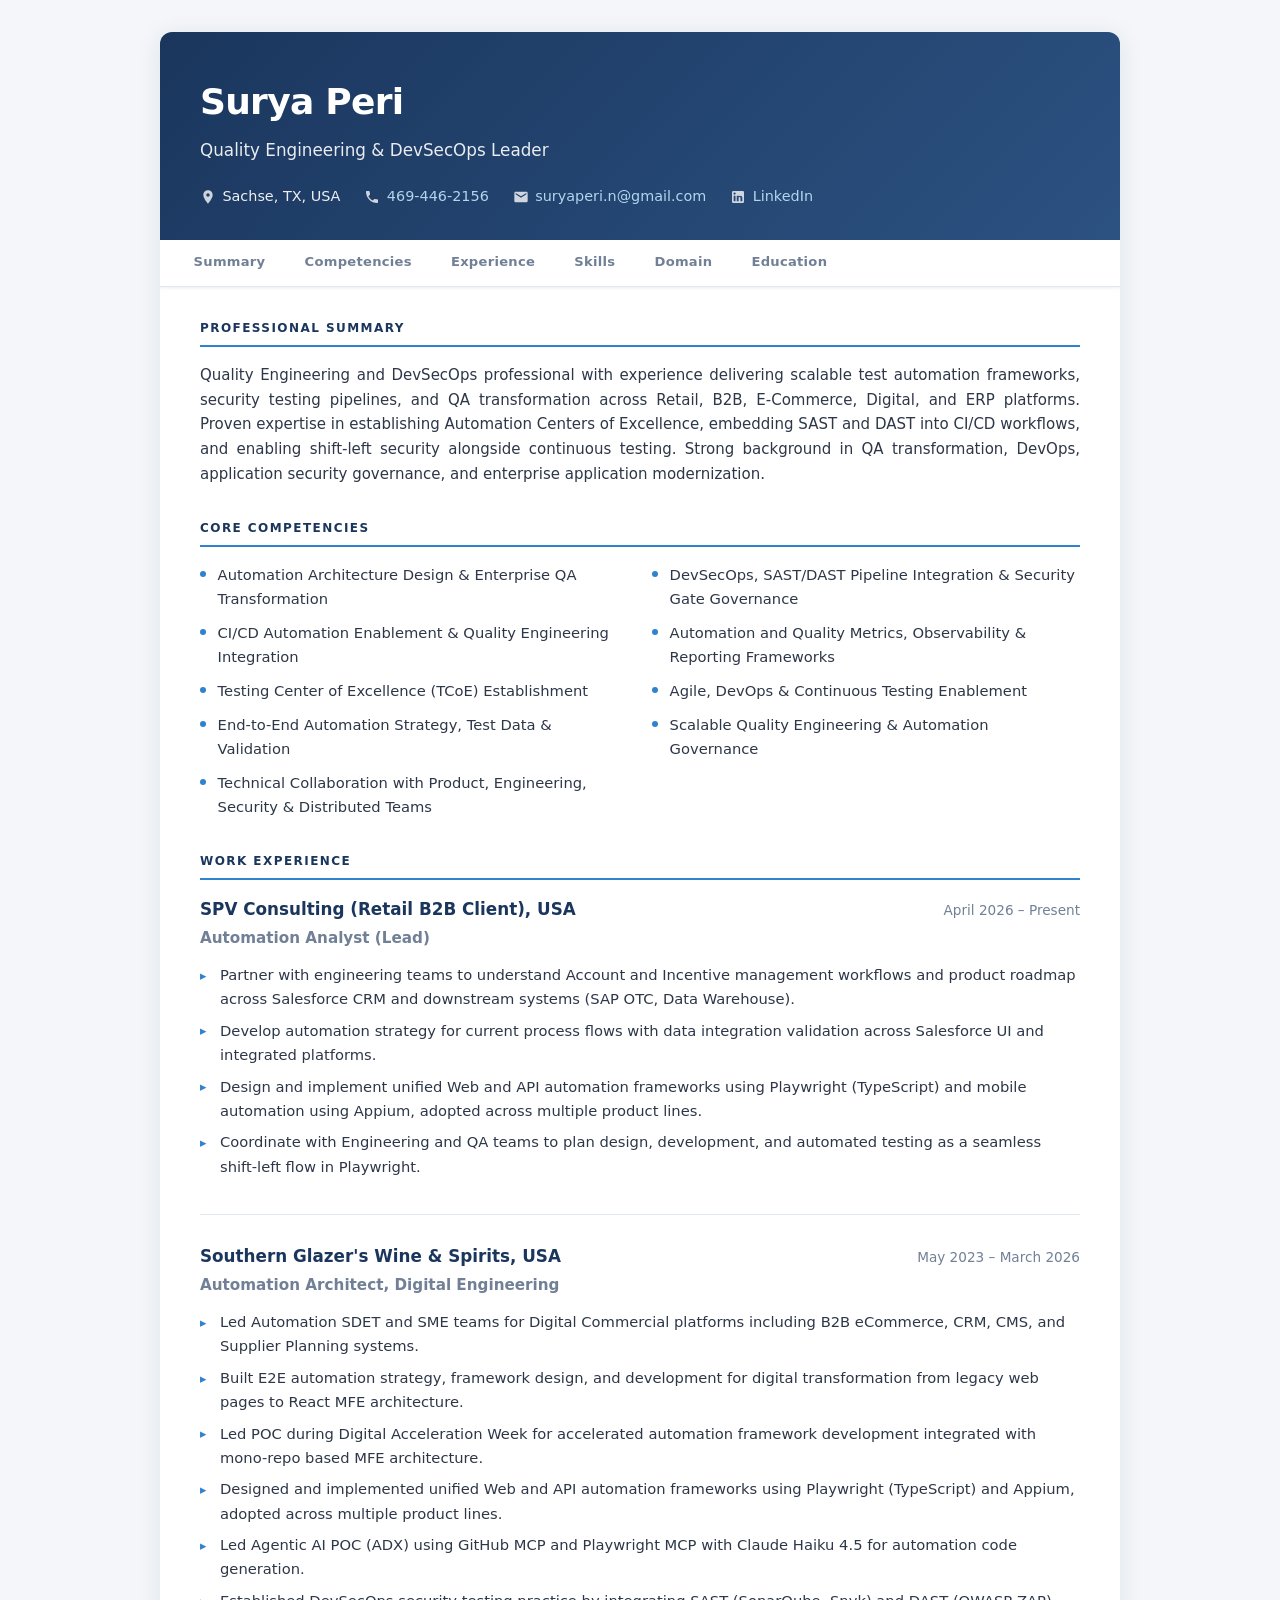
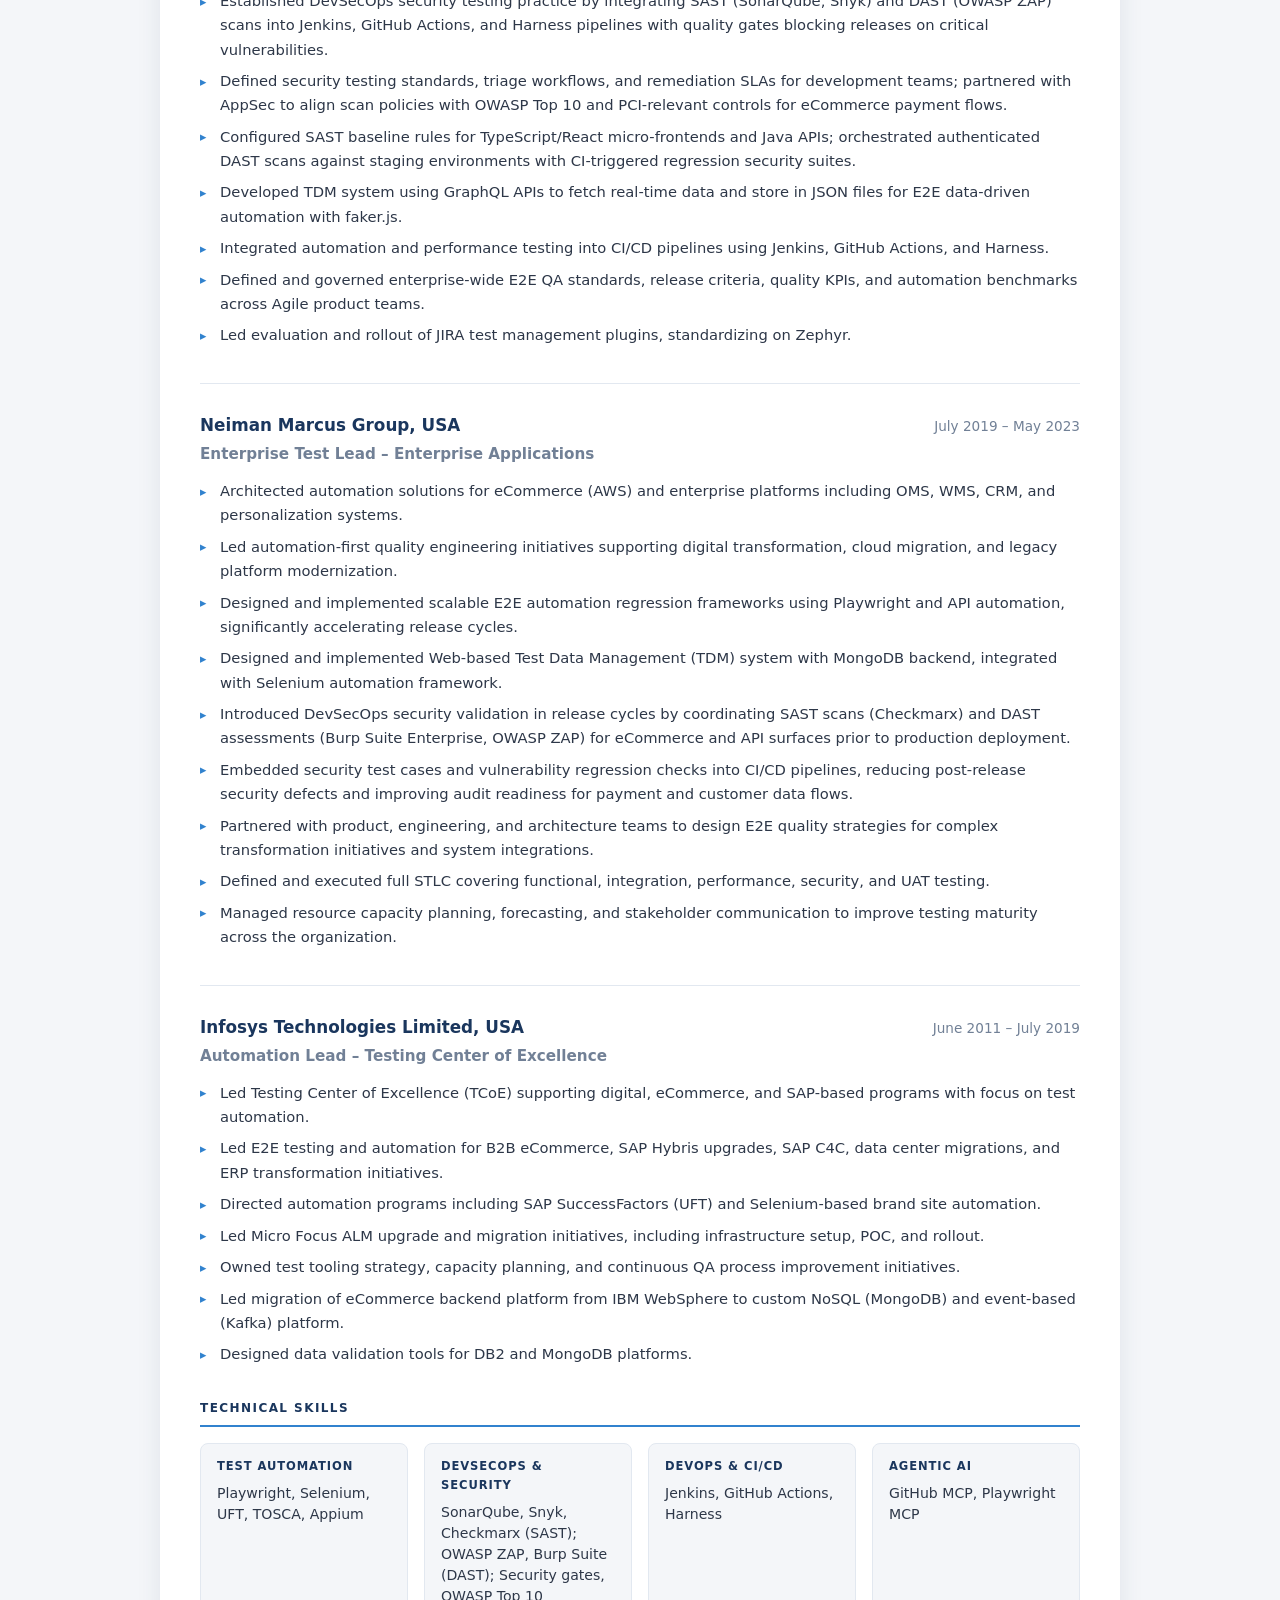
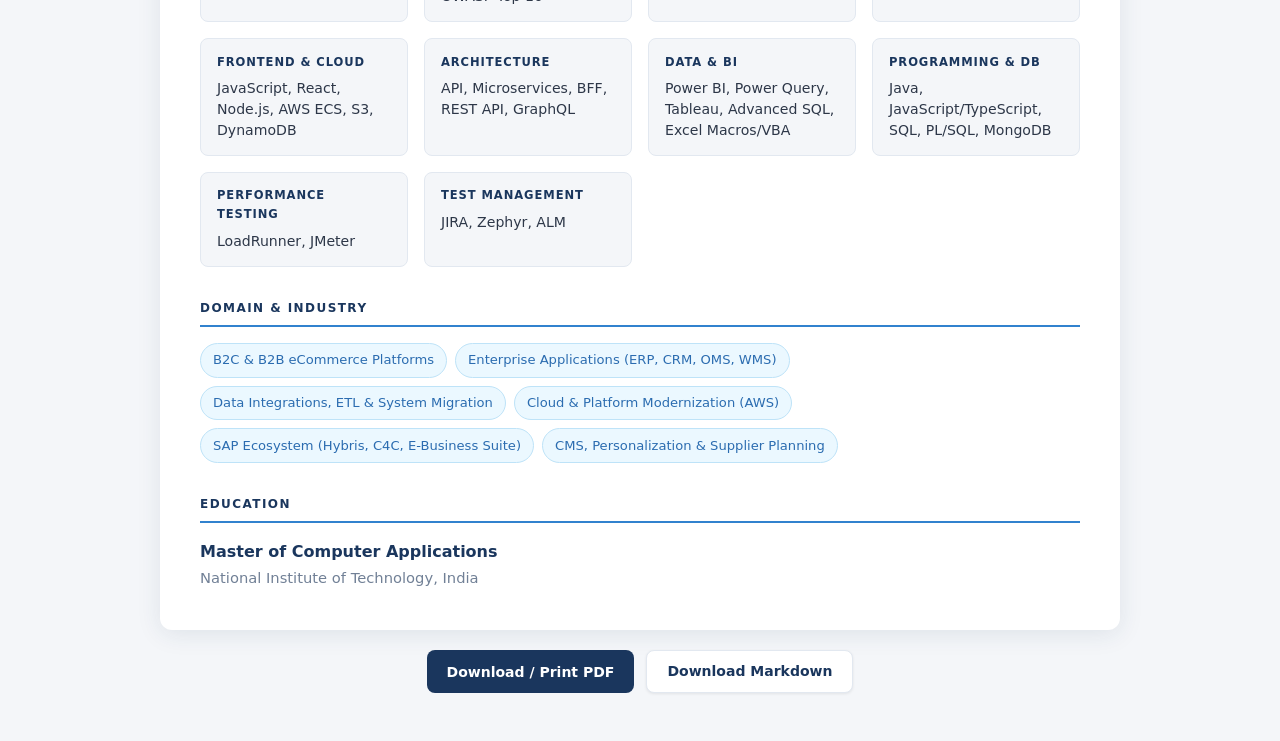
==== commit 371f566e: "disabled app.js" ====
--- a/index.html
+++ b/index.html
@@ -37,12 +37,12 @@
 
       <nav class="tab-nav" aria-label="Resume sections">
         <div class="tab-nav-inner" role="tablist">
-          <button class="tab-btn active" role="tab" id="tab-summary" aria-controls="panel-summary" aria-selected="true" type="button">Summary</button>
-          <button class="tab-btn" role="tab" id="tab-competencies" aria-controls="panel-competencies" aria-selected="false" tabindex="-1" type="button">Competencies</button>
-          <button class="tab-btn" role="tab" id="tab-experience" aria-controls="panel-experience" aria-selected="false" tabindex="-1" type="button">Experience</button>
-          <button class="tab-btn" role="tab" id="tab-skills" aria-controls="panel-skills" aria-selected="false" tabindex="-1" type="button">Skills</button>
-          <button class="tab-btn" role="tab" id="tab-domain" aria-controls="panel-domain" aria-selected="false" tabindex="-1" type="button">Domain</button>
-          <button class="tab-btn" role="tab" id="tab-education" aria-controls="panel-education" aria-selected="false" tabindex="-1" type="button">Education</button>
+          <button class="tab-btn" role="tab" id="tab-summary" aria-controls="panel-summary" aria-selected="true" type="button" onclick="document.getElementById('panel-summary').scrollIntoView({ behavior: 'smooth' })">Summary</button>
+          <button class="tab-btn" role="tab" id="tab-competencies" aria-controls="panel-competencies" aria-selected="false" tabindex="-1" type="button" onclick="document.getElementById('panel-competencies').scrollIntoView({ behavior: 'smooth' })">Competencies</button>
+          <button class="tab-btn" role="tab" id="tab-experience" aria-controls="panel-experience" aria-selected="false" tabindex="-1" type="button" onclick="document.getElementById('panel-experience').scrollIntoView({ behavior: 'smooth' })">Experience</button>
+          <button class="tab-btn" role="tab" id="tab-skills" aria-controls="panel-skills" aria-selected="false" tabindex="-1" type="button" onclick="document.getElementById('panel-skills').scrollIntoView({ behavior: 'smooth' })">Skills</button>
+          <button class="tab-btn" role="tab" id="tab-domain" aria-controls="panel-domain" aria-selected="false" tabindex="-1" type="button" onclick="document.getElementById('panel-domain').scrollIntoView({ behavior: 'smooth' })">Domain</button>
+          <button class="tab-btn" role="tab" id="tab-education" aria-controls="panel-education" aria-selected="false" tabindex="-1" type="button" onclick="document.getElementById('panel-education').scrollIntoView({ behavior: 'smooth' })">Education</button>
         </div>
       </nav>
 
@@ -222,6 +222,6 @@
       <a class="btn btn-secondary" href="resume.md" download>Download Markdown</a>
     </div>
   </div>
-  <script src="app.js"></script>
+ 
 </body>
 </html>
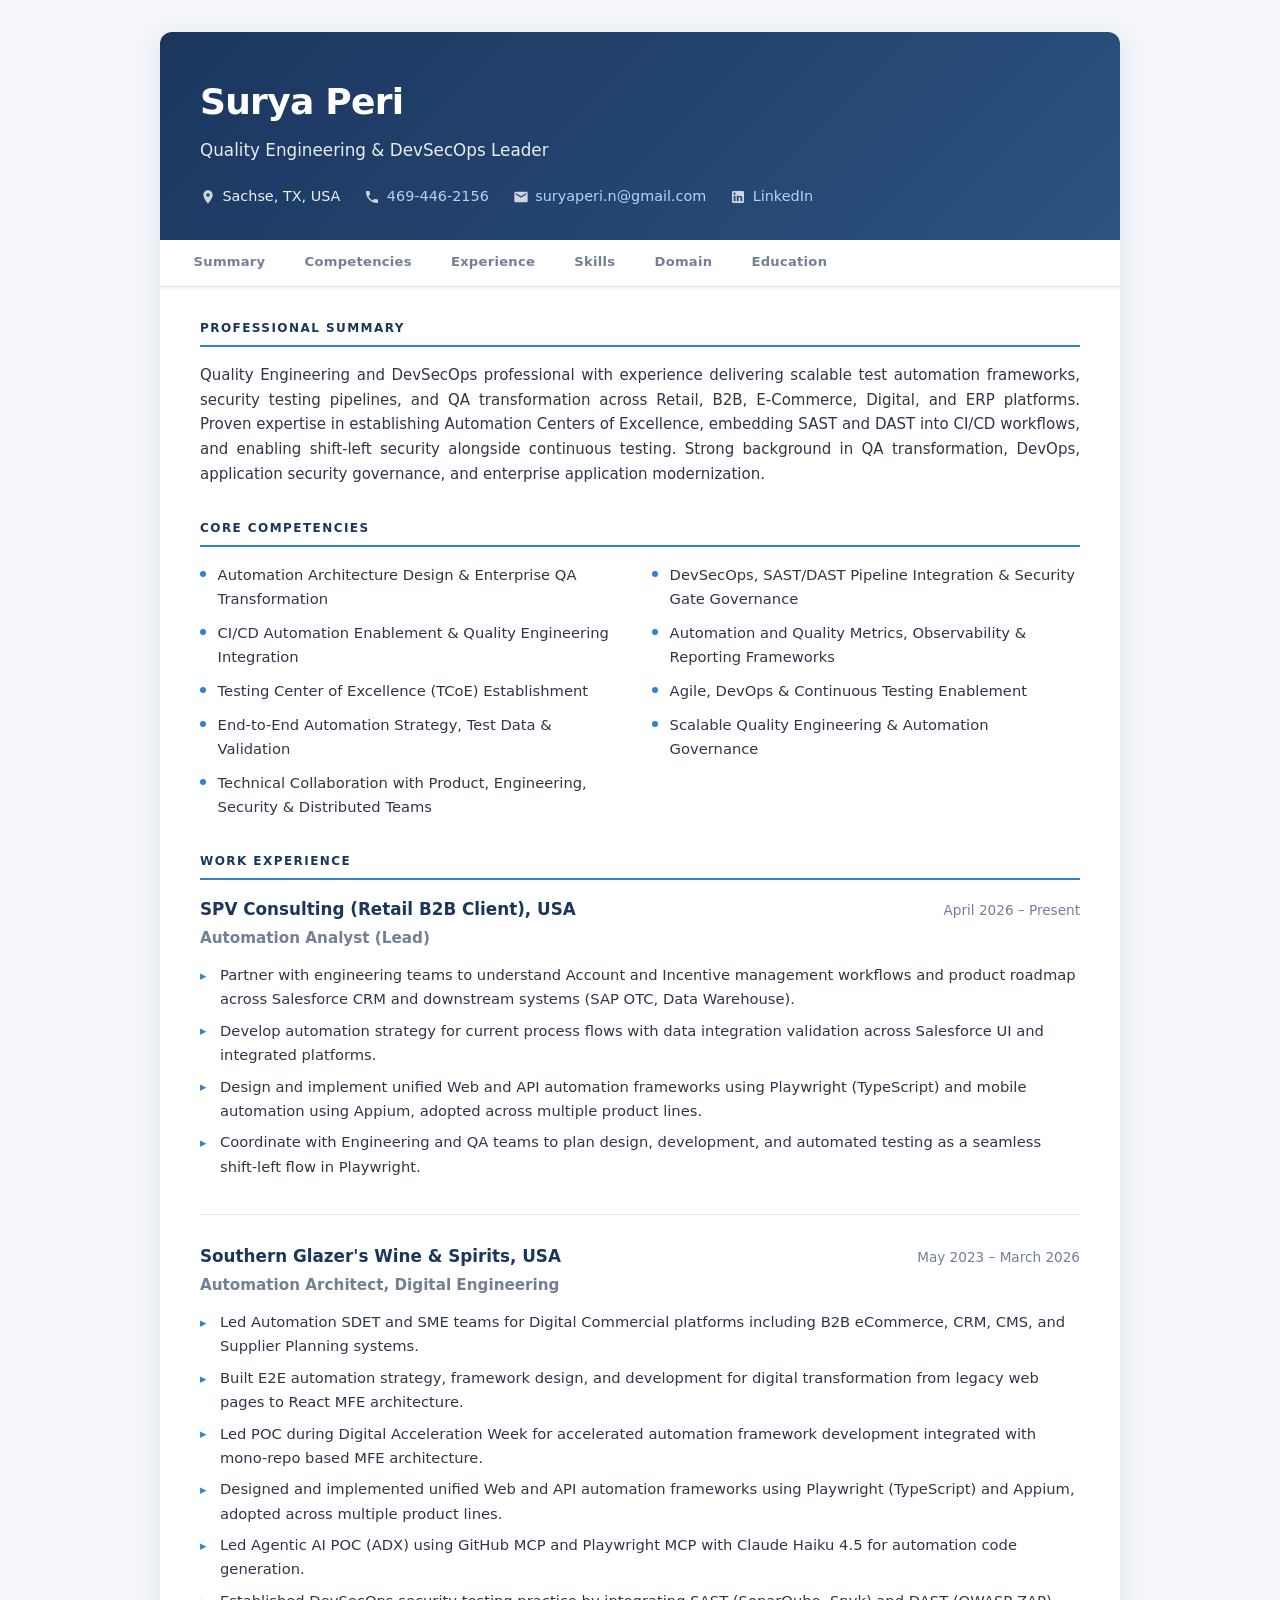
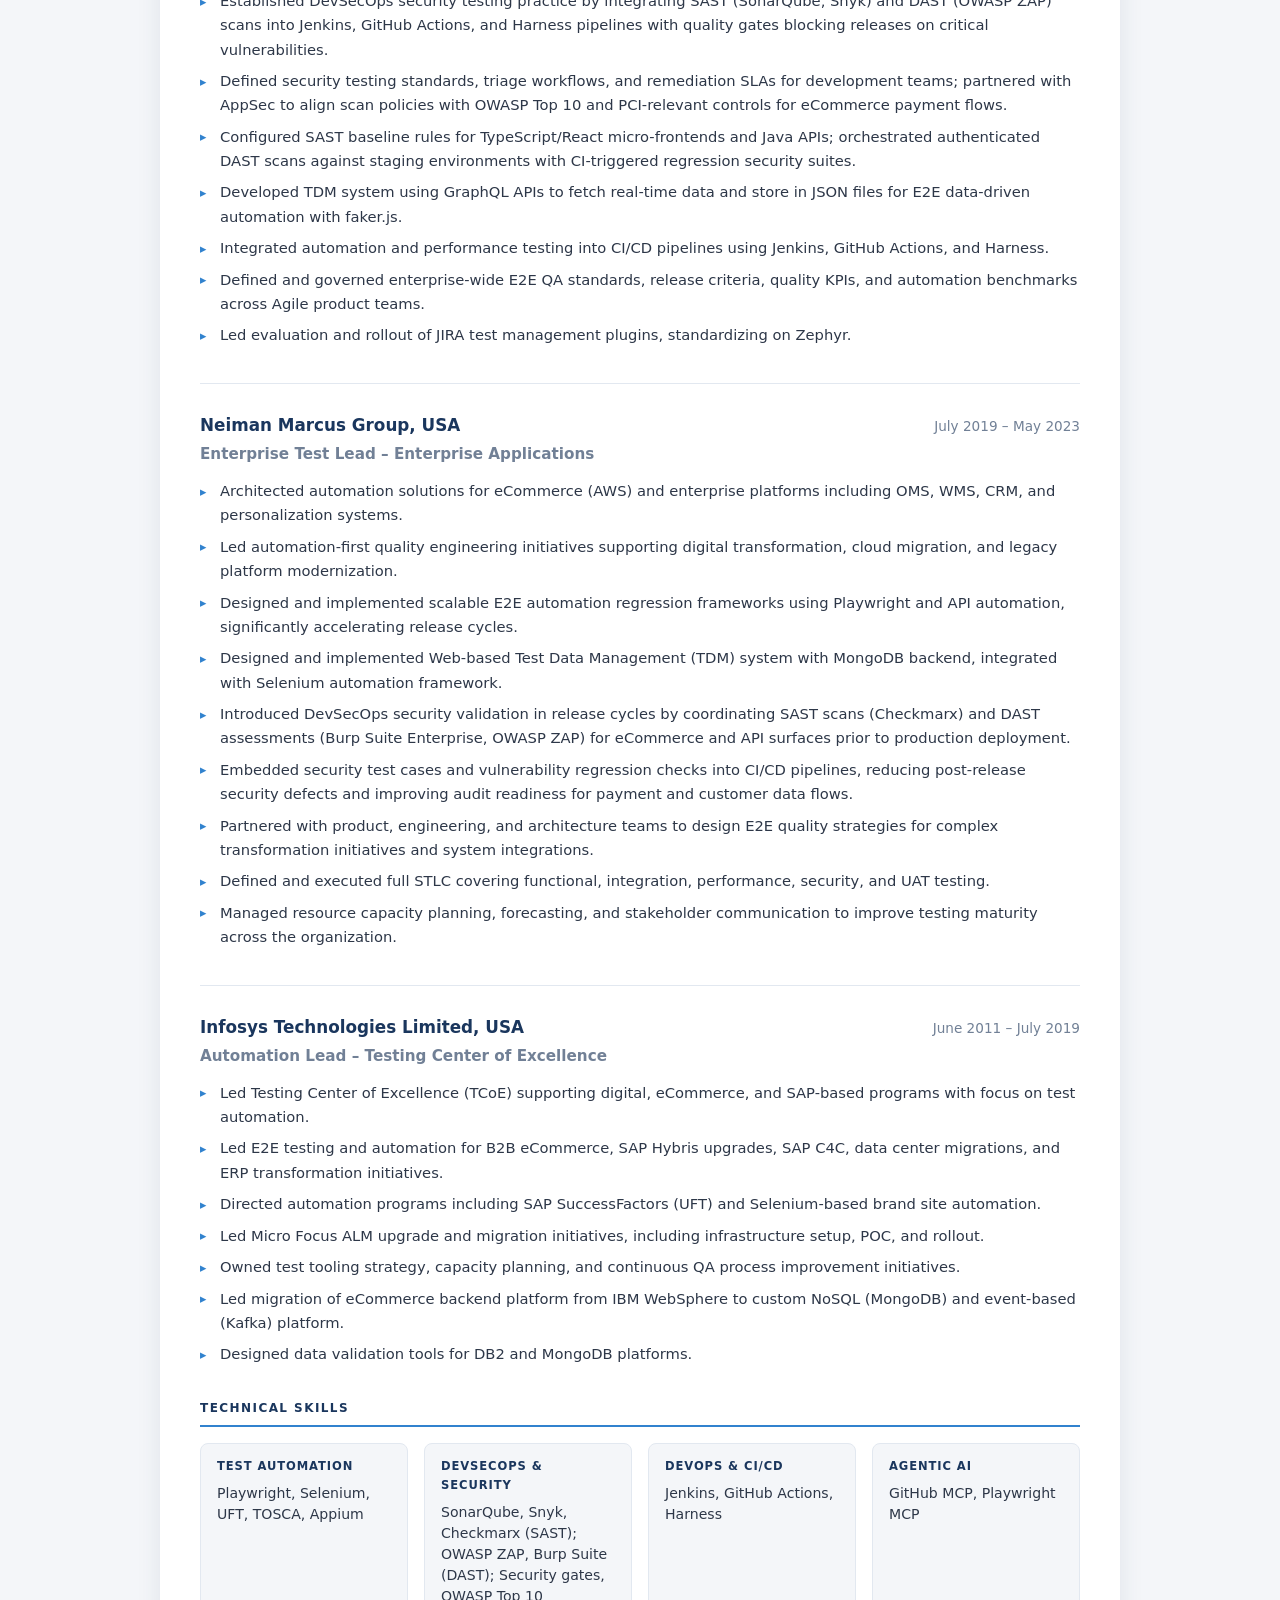
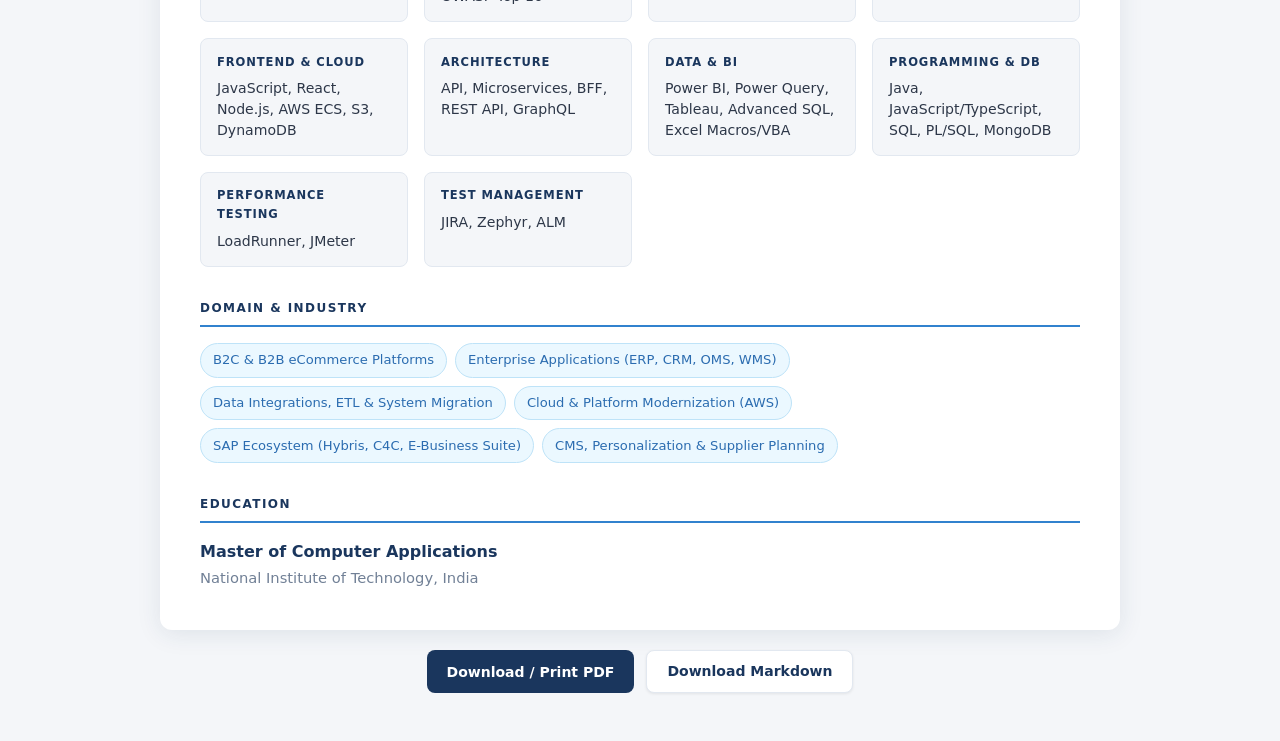
==== commit d5c9f6c9: "sticky header" ====
--- a/index.html
+++ b/index.html
@@ -12,39 +12,41 @@
 <body>
   <div class="page-wrapper">
     <main class="resume" id="resume">
-      <header class="header">
-        <h1 class="header-name">Surya Peri</h1>
-        <p class="header-title">Quality Engineering &amp; DevSecOps Leader</p>
-        <div class="contact-row">
-          <span class="contact-item">
-            <svg class="contact-icon" viewBox="0 0 24 24" fill="currentColor" aria-hidden="true"><path d="M12 2C8.13 2 5 5.13 5 9c0 5.25 7 13 7 13s7-7.75 7-13c0-3.87-3.13-7-7-7zm0 9.5c-1.38 0-2.5-1.12-2.5-2.5s1.12-2.5 2.5-2.5 2.5 1.12 2.5 2.5-1.12 2.5-2.5 2.5z"/></svg>
-            Sachse, TX, USA
-          </span>
-          <span class="contact-item">
-            <svg class="contact-icon" viewBox="0 0 24 24" fill="currentColor" aria-hidden="true"><path d="M6.62 10.79c1.44 2.83 3.76 5.14 6.59 6.59l2.2-2.2c.27-.27.67-.36 1.02-.24 1.12.37 2.33.57 3.57.57.55 0 1 .45 1 1V20c0 .55-.45 1-1 1-9.39 0-17-7.61-17-17 0-.55.45-1 1-1h3.5c.55 0 1 .45 1 1 0 1.25.2 2.45.57 3.57.11.35.03.74-.25 1.02l-2.2 2.2z"/></svg>
-            <a href="tel:+14694462156">469-446-2156</a>
-          </span>
-          <span class="contact-item">
-            <svg class="contact-icon" viewBox="0 0 24 24" fill="currentColor" aria-hidden="true"><path d="M20 4H4c-1.1 0-2 .9-2 2v12c0 1.1.9 2 2 2h16c1.1 0 2-.9 2-2V6c0-1.1-.9-2-2-2zm0 4l-8 5-8-5V6l8 5 8-5v2z"/></svg>
-            <a href="mailto:suryaperi.n@gmail.com">suryaperi.n@gmail.com</a>
-          </span>
-          <span class="contact-item">
-            <svg class="contact-icon" viewBox="0 0 24 24" fill="currentColor" aria-hidden="true"><path d="M19 3a2 2 0 0 1 2 2v14a2 2 0 0 1-2 2H5a2 2 0 0 1-2-2V5a2 2 0 0 1 2-2h14m-.5 15.5v-5.3a3.26 3.26 0 0 0-3.26-3.26c-.85 0-1.84.52-2.32 1.3v-1.11h-2.79v8.37h2.79v-4.93c0-.77.62-1.4 1.39-1.4a1.4 1.4 0 0 1 1.4 1.4v4.93h2.79M6.88 8.56a1.68 1.68 0 0 0 1.68-1.68c0-.93-.75-1.69-1.68-1.69a1.69 1.69 0 0 0-1.69 1.69c0 .93.76 1.68 1.69 1.68m1.39 9.94v-8.37H5.5v8.37h2.77z"/></svg>
-            <a href="https://www.linkedin.com/in/surya-peri-11444123/" target="_blank" rel="noopener noreferrer">LinkedIn</a>
-          </span>
-        </div>
-      </header>
-
-      <nav class="tab-nav" aria-label="Resume sections">
-        <div class="tab-nav-inner" role="tablist">
-          <button class="tab-btn" role="tab" id="tab-summary" aria-controls="panel-summary" aria-selected="true" type="button" onclick="document.getElementById('panel-summary').scrollIntoView({ behavior: 'smooth' })">Summary</button>
-          <button class="tab-btn" role="tab" id="tab-competencies" aria-controls="panel-competencies" aria-selected="false" tabindex="-1" type="button" onclick="document.getElementById('panel-competencies').scrollIntoView({ behavior: 'smooth' })">Competencies</button>
-          <button class="tab-btn" role="tab" id="tab-experience" aria-controls="panel-experience" aria-selected="false" tabindex="-1" type="button" onclick="document.getElementById('panel-experience').scrollIntoView({ behavior: 'smooth' })">Experience</button>
-          <button class="tab-btn" role="tab" id="tab-skills" aria-controls="panel-skills" aria-selected="false" tabindex="-1" type="button" onclick="document.getElementById('panel-skills').scrollIntoView({ behavior: 'smooth' })">Skills</button>
-          <button class="tab-btn" role="tab" id="tab-domain" aria-controls="panel-domain" aria-selected="false" tabindex="-1" type="button" onclick="document.getElementById('panel-domain').scrollIntoView({ behavior: 'smooth' })">Domain</button>
-          <button class="tab-btn" role="tab" id="tab-education" aria-controls="panel-education" aria-selected="false" tabindex="-1" type="button" onclick="document.getElementById('panel-education').scrollIntoView({ behavior: 'smooth' })">Education</button>
-        </div>
-      </nav>
+      <div class="resume-sticky-header">
+        <header class="header">
+          <h1 class="header-name">Surya Peri</h1>
+          <p class="header-title">Quality Engineering &amp; DevSecOps Leader</p>
+          <div class="contact-row">
+            <span class="contact-item">
+              <svg class="contact-icon" viewBox="0 0 24 24" fill="currentColor" aria-hidden="true"><path d="M12 2C8.13 2 5 5.13 5 9c0 5.25 7 13 7 13s7-7.75 7-13c0-3.87-3.13-7-7-7zm0 9.5c-1.38 0-2.5-1.12-2.5-2.5s1.12-2.5 2.5-2.5 2.5 1.12 2.5 2.5-1.12 2.5-2.5 2.5z"/></svg>
+              Sachse, TX, USA
+            </span>
+            <span class="contact-item">
+              <svg class="contact-icon" viewBox="0 0 24 24" fill="currentColor" aria-hidden="true"><path d="M6.62 10.79c1.44 2.83 3.76 5.14 6.59 6.59l2.2-2.2c.27-.27.67-.36 1.02-.24 1.12.37 2.33.57 3.57.57.55 0 1 .45 1 1V20c0 .55-.45 1-1 1-9.39 0-17-7.61-17-17 0-.55.45-1 1-1h3.5c.55 0 1 .45 1 1 0 1.25.2 2.45.57 3.57.11.35.03.74-.25 1.02l-2.2 2.2z"/></svg>
+              <a href="tel:+14694462156">469-446-2156</a>
+            </span>
+            <span class="contact-item">
+              <svg class="contact-icon" viewBox="0 0 24 24" fill="currentColor" aria-hidden="true"><path d="M20 4H4c-1.1 0-2 .9-2 2v12c0 1.1.9 2 2 2h16c1.1 0 2-.9 2-2V6c0-1.1-.9-2-2-2zm0 4l-8 5-8-5V6l8 5 8-5v2z"/></svg>
+              <a href="mailto:suryaperi.n@gmail.com">suryaperi.n@gmail.com</a>
+            </span>
+            <span class="contact-item">
+              <svg class="contact-icon" viewBox="0 0 24 24" fill="currentColor" aria-hidden="true"><path d="M19 3a2 2 0 0 1 2 2v14a2 2 0 0 1-2 2H5a2 2 0 0 1-2-2V5a2 2 0 0 1 2-2h14m-.5 15.5v-5.3a3.26 3.26 0 0 0-3.26-3.26c-.85 0-1.84.52-2.32 1.3v-1.11h-2.79v8.37h2.79v-4.93c0-.77.62-1.4 1.39-1.4a1.4 1.4 0 0 1 1.4 1.4v4.93h2.79M6.88 8.56a1.68 1.68 0 0 0 1.68-1.68c0-.93-.75-1.69-1.68-1.69a1.69 1.69 0 0 0-1.69 1.69c0 .93.76 1.68 1.69 1.68m1.39 9.94v-8.37H5.5v8.37h2.77z"/></svg>
+              <a href="https://www.linkedin.com/in/surya-peri-11444123/" target="_blank" rel="noopener noreferrer">LinkedIn</a>
+            </span>
+          </div>
+        </header>
+
+        <nav class="tab-nav" aria-label="Resume sections">
+          <div class="tab-nav-inner" role="tablist">
+            <button class="tab-btn" role="tab" id="tab-summary" aria-controls="panel-summary" aria-selected="true" type="button" onclick="document.getElementById('panel-summary').scrollIntoView({ behavior: 'smooth' })">Summary</button>
+            <button class="tab-btn" role="tab" id="tab-competencies" aria-controls="panel-competencies" aria-selected="false" tabindex="-1" type="button" onclick="document.getElementById('panel-competencies').scrollIntoView({ behavior: 'smooth' })">Competencies</button>
+            <button class="tab-btn" role="tab" id="tab-experience" aria-controls="panel-experience" aria-selected="false" tabindex="-1" type="button" onclick="document.getElementById('panel-experience').scrollIntoView({ behavior: 'smooth' })">Experience</button>
+            <button class="tab-btn" role="tab" id="tab-skills" aria-controls="panel-skills" aria-selected="false" tabindex="-1" type="button" onclick="document.getElementById('panel-skills').scrollIntoView({ behavior: 'smooth' })">Skills</button>
+            <button class="tab-btn" role="tab" id="tab-domain" aria-controls="panel-domain" aria-selected="false" tabindex="-1" type="button" onclick="document.getElementById('panel-domain').scrollIntoView({ behavior: 'smooth' })">Domain</button>
+            <button class="tab-btn" role="tab" id="tab-education" aria-controls="panel-education" aria-selected="false" tabindex="-1" type="button" onclick="document.getElementById('panel-education').scrollIntoView({ behavior: 'smooth' })">Education</button>
+          </div>
+        </nav>
+      </div>
 
       <div class="content">
         <section class="section tab-panel active" role="tabpanel" id="panel-summary" aria-labelledby="tab-summary">
--- a/styles.css
+++ b/styles.css
@@ -67,6 +67,13 @@
 }
 
 /* ===== Header ===== */
+.resume-sticky-header {
+  position: sticky;
+  top: 0;
+  z-index: 100;
+  background: var(--color-surface);
+}
+
 .header {
   background: linear-gradient(135deg, var(--color-primary) 0%, var(--color-primary-light) 100%);
   color: #fff;
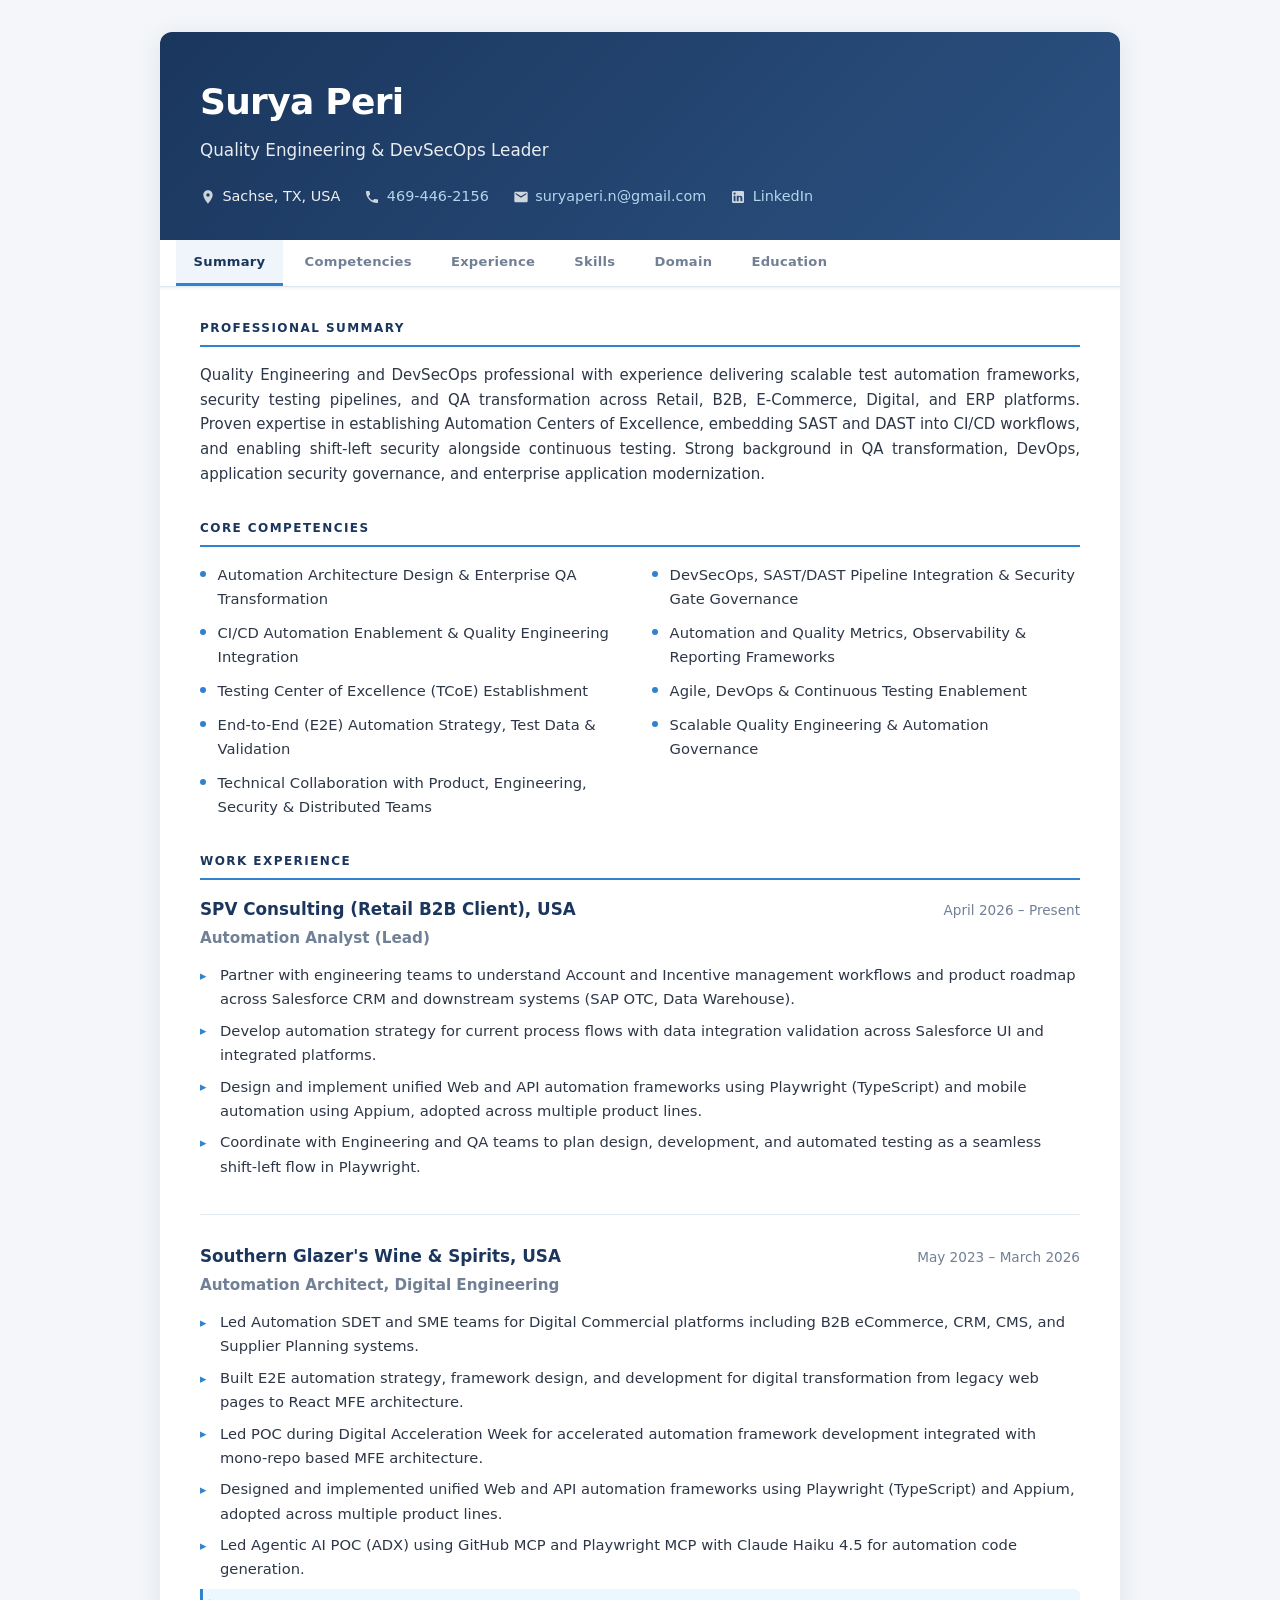
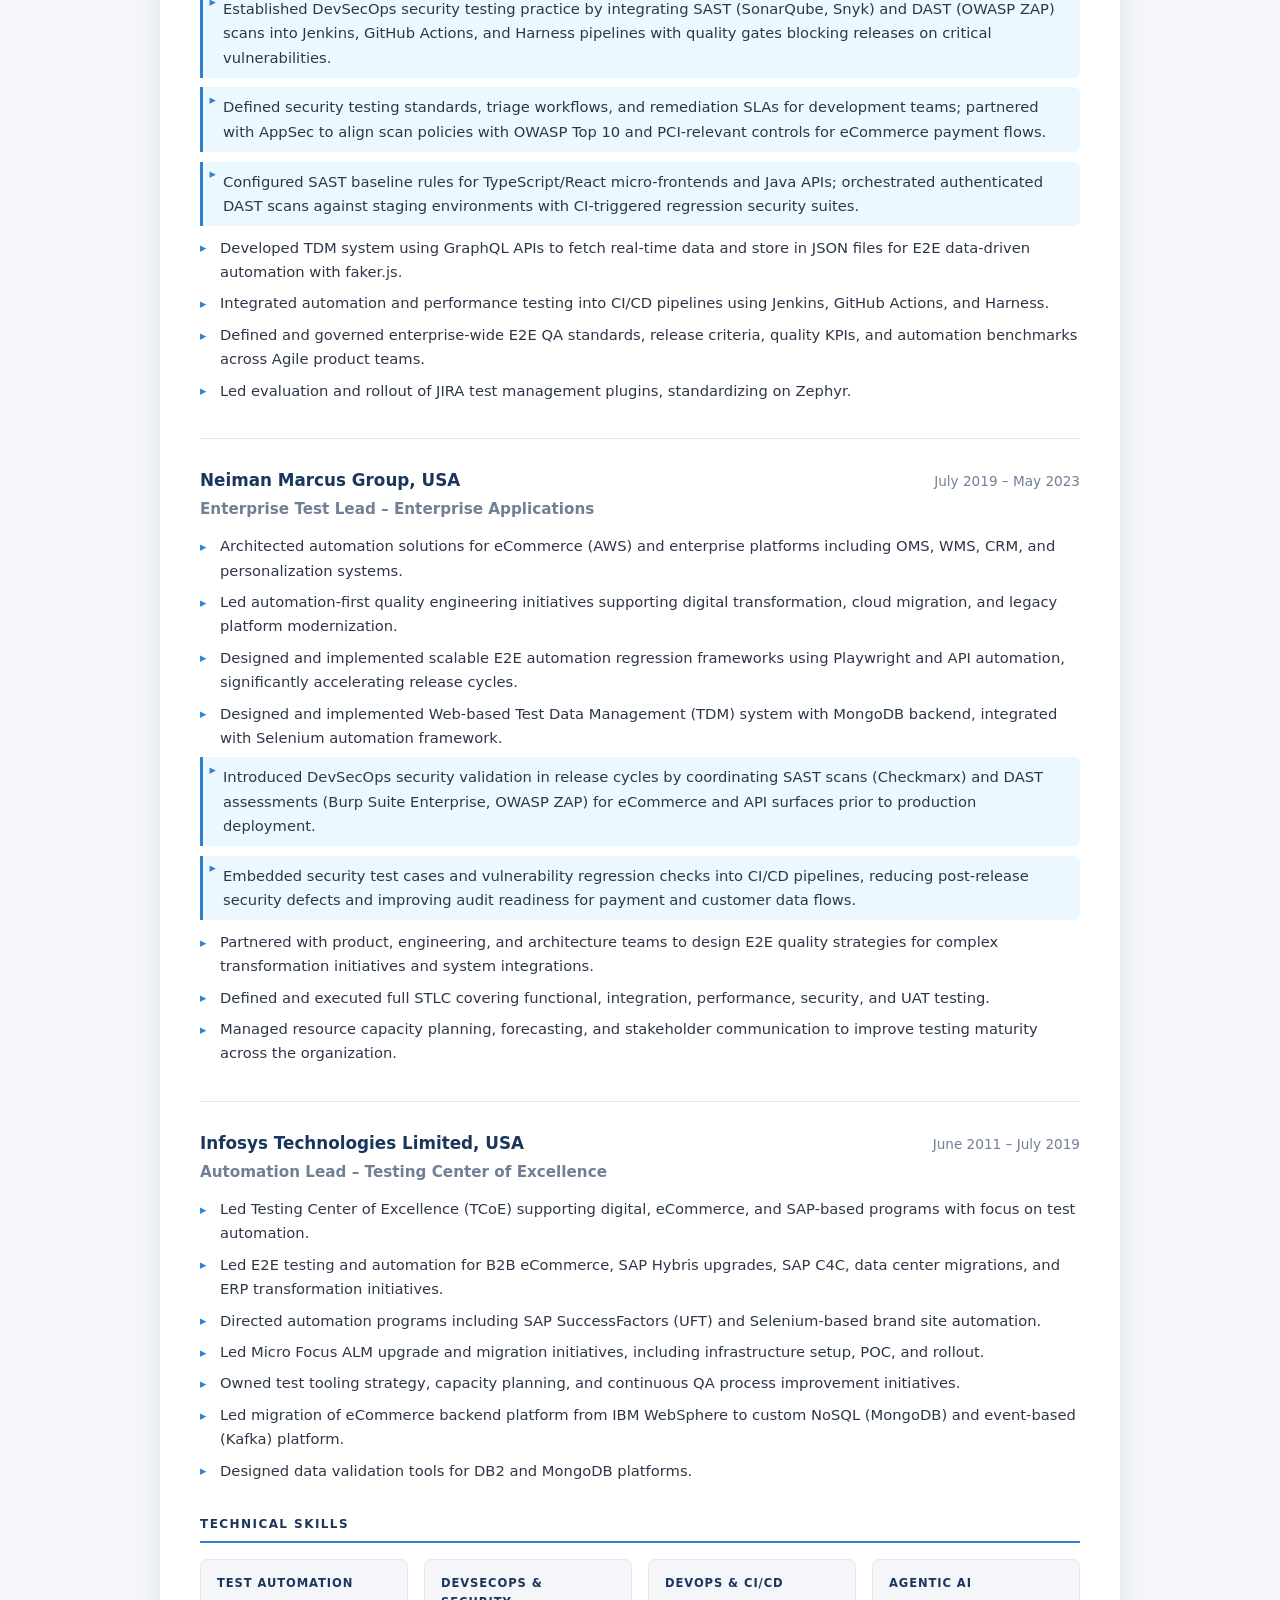
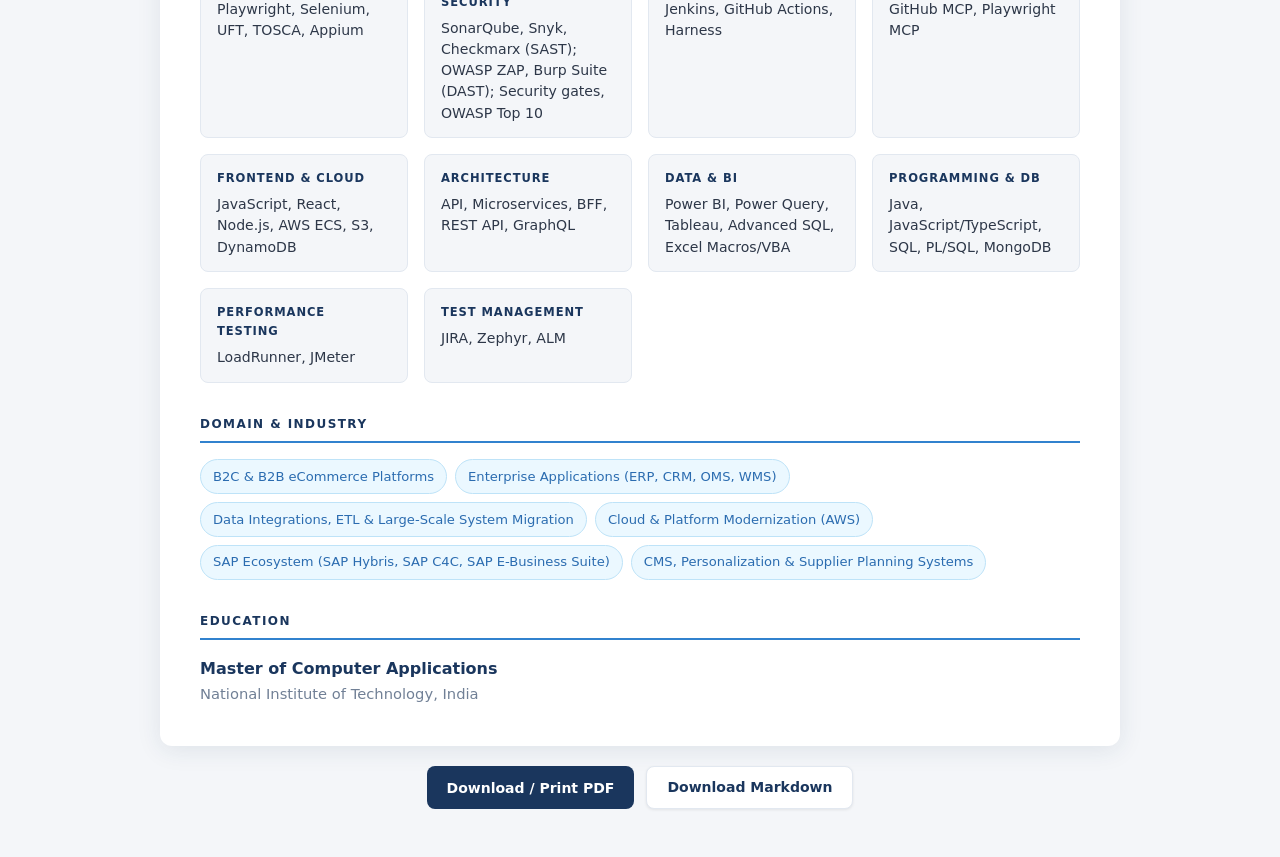
==== commit 16adcf07: "last commit" ====
--- a/index.html
+++ b/index.html
@@ -3,13 +3,14 @@
 <head>
   <meta charset="UTF-8">
   <meta name="viewport" content="width=device-width, initial-scale=1.0">
-  <meta name="description" content="Surya Peri — Quality Engineering & DevSecOps professional specializing in test automation, SAST/DAST, and CI/CD transformation.">
+  <meta name="description" content="Surya Peri — Quality Engineering &amp; DevSecOps professional specializing in test automation, SAST/DAST, and CI/CD transformation.">
   <meta name="author" content="Surya Peri">
-  <title>Surya Peri | Quality Engineering & DevSecOps</title>
+  <title>Surya Peri | Quality Engineering &amp; DevSecOps</title>
   <link rel="stylesheet" href="styles.css">
   <link rel="icon" href="data:image/svg+xml,<svg xmlns='http://www.w3.org/2000/svg' viewBox='0 0 100 100'><text y='.9em' font-size='90'>SP</text></svg>">
 </head>
 <body>
+  <!-- Generated from resume.md — run: python generate.py -->
   <div class="page-wrapper">
     <main class="resume" id="resume">
       <div class="resume-sticky-header">
@@ -17,50 +18,34 @@
           <h1 class="header-name">Surya Peri</h1>
           <p class="header-title">Quality Engineering &amp; DevSecOps Leader</p>
           <div class="contact-row">
-            <span class="contact-item">
-              <svg class="contact-icon" viewBox="0 0 24 24" fill="currentColor" aria-hidden="true"><path d="M12 2C8.13 2 5 5.13 5 9c0 5.25 7 13 7 13s7-7.75 7-13c0-3.87-3.13-7-7-7zm0 9.5c-1.38 0-2.5-1.12-2.5-2.5s1.12-2.5 2.5-2.5 2.5 1.12 2.5 2.5-1.12 2.5-2.5 2.5z"/></svg>
-              Sachse, TX, USA
-            </span>
-            <span class="contact-item">
-              <svg class="contact-icon" viewBox="0 0 24 24" fill="currentColor" aria-hidden="true"><path d="M6.62 10.79c1.44 2.83 3.76 5.14 6.59 6.59l2.2-2.2c.27-.27.67-.36 1.02-.24 1.12.37 2.33.57 3.57.57.55 0 1 .45 1 1V20c0 .55-.45 1-1 1-9.39 0-17-7.61-17-17 0-.55.45-1 1-1h3.5c.55 0 1 .45 1 1 0 1.25.2 2.45.57 3.57.11.35.03.74-.25 1.02l-2.2 2.2z"/></svg>
-              <a href="tel:+14694462156">469-446-2156</a>
-            </span>
-            <span class="contact-item">
-              <svg class="contact-icon" viewBox="0 0 24 24" fill="currentColor" aria-hidden="true"><path d="M20 4H4c-1.1 0-2 .9-2 2v12c0 1.1.9 2 2 2h16c1.1 0 2-.9 2-2V6c0-1.1-.9-2-2-2zm0 4l-8 5-8-5V6l8 5 8-5v2z"/></svg>
-              <a href="mailto:suryaperi.n@gmail.com">suryaperi.n@gmail.com</a>
-            </span>
-            <span class="contact-item">
-              <svg class="contact-icon" viewBox="0 0 24 24" fill="currentColor" aria-hidden="true"><path d="M19 3a2 2 0 0 1 2 2v14a2 2 0 0 1-2 2H5a2 2 0 0 1-2-2V5a2 2 0 0 1 2-2h14m-.5 15.5v-5.3a3.26 3.26 0 0 0-3.26-3.26c-.85 0-1.84.52-2.32 1.3v-1.11h-2.79v8.37h2.79v-4.93c0-.77.62-1.4 1.39-1.4a1.4 1.4 0 0 1 1.4 1.4v4.93h2.79M6.88 8.56a1.68 1.68 0 0 0 1.68-1.68c0-.93-.75-1.69-1.68-1.69a1.69 1.69 0 0 0-1.69 1.69c0 .93.76 1.68 1.69 1.68m1.39 9.94v-8.37H5.5v8.37h2.77z"/></svg>
-              <a href="https://www.linkedin.com/in/surya-peri-11444123/" target="_blank" rel="noopener noreferrer">LinkedIn</a>
-            </span>
+            <span class="contact-item"><svg class="contact-icon" viewBox="0 0 24 24" fill="currentColor" aria-hidden="true"><path d="M12 2C8.13 2 5 5.13 5 9c0 5.25 7 13 7 13s7-7.75 7-13c0-3.87-3.13-7-7-7zm0 9.5c-1.38 0-2.5-1.12-2.5-2.5s1.12-2.5 2.5-2.5 2.5 1.12 2.5 2.5-1.12 2.5-2.5 2.5z"/></svg> Sachse, TX, USA</span>
+            <span class="contact-item"><svg class="contact-icon" viewBox="0 0 24 24" fill="currentColor" aria-hidden="true"><path d="M6.62 10.79c1.44 2.83 3.76 5.14 6.59 6.59l2.2-2.2c.27-.27.67-.36 1.02-.24 1.12.37 2.33.57 3.57.57.55 0 1 .45 1 1V20c0 .55-.45 1-1 1-9.39 0-17-7.61-17-17 0-.55.45-1 1-1h3.5c.55 0 1 .45 1 1 0 1.25.2 2.45.57 3.57.11.35.03.74-.25 1.02l-2.2 2.2z"/></svg> <a href="tel:+14694462156">469-446-2156</a></span>
+            <span class="contact-item"><svg class="contact-icon" viewBox="0 0 24 24" fill="currentColor" aria-hidden="true"><path d="M20 4H4c-1.1 0-2 .9-2 2v12c0 1.1.9 2 2 2h16c1.1 0 2-.9 2-2V6c0-1.1-.9-2-2-2zm0 4l-8 5-8-5V6l8 5 8-5v2z"/></svg> <a href="mailto:suryaperi.n@gmail.com">suryaperi.n@gmail.com</a></span>
+            <span class="contact-item"><svg class="contact-icon" viewBox="0 0 24 24" fill="currentColor" aria-hidden="true"><path d="M19 3a2 2 0 0 1 2 2v14a2 2 0 0 1-2 2H5a2 2 0 0 1-2-2V5a2 2 0 0 1 2-2h14m-.5 15.5v-5.3a3.26 3.26 0 0 0-3.26-3.26c-.85 0-1.84.52-2.32 1.3v-1.11h-2.79v8.37h2.79v-4.93c0-.77.62-1.4 1.39-1.4a1.4 1.4 0 0 1 1.4 1.4v4.93h2.79M6.88 8.56a1.68 1.68 0 0 0 1.68-1.68c0-.93-.75-1.69-1.68-1.69a1.69 1.69 0 0 0-1.69 1.69c0 .93.76 1.68 1.69 1.68m1.39 9.94v-8.37H5.5v8.37h2.77z"/></svg> <a href="https://www.linkedin.com/in/surya-peri-11444123/" target="_blank" rel="noopener noreferrer">LinkedIn</a></span>
           </div>
         </header>
 
         <nav class="tab-nav" aria-label="Resume sections">
           <div class="tab-nav-inner" role="tablist">
-            <button class="tab-btn" role="tab" id="tab-summary" aria-controls="panel-summary" aria-selected="true" type="button" onclick="document.getElementById('panel-summary').scrollIntoView({ behavior: 'smooth' })">Summary</button>
-            <button class="tab-btn" role="tab" id="tab-competencies" aria-controls="panel-competencies" aria-selected="false" tabindex="-1" type="button" onclick="document.getElementById('panel-competencies').scrollIntoView({ behavior: 'smooth' })">Competencies</button>
-            <button class="tab-btn" role="tab" id="tab-experience" aria-controls="panel-experience" aria-selected="false" tabindex="-1" type="button" onclick="document.getElementById('panel-experience').scrollIntoView({ behavior: 'smooth' })">Experience</button>
-            <button class="tab-btn" role="tab" id="tab-skills" aria-controls="panel-skills" aria-selected="false" tabindex="-1" type="button" onclick="document.getElementById('panel-skills').scrollIntoView({ behavior: 'smooth' })">Skills</button>
-            <button class="tab-btn" role="tab" id="tab-domain" aria-controls="panel-domain" aria-selected="false" tabindex="-1" type="button" onclick="document.getElementById('panel-domain').scrollIntoView({ behavior: 'smooth' })">Domain</button>
-            <button class="tab-btn" role="tab" id="tab-education" aria-controls="panel-education" aria-selected="false" tabindex="-1" type="button" onclick="document.getElementById('panel-education').scrollIntoView({ behavior: 'smooth' })">Education</button>
+            <button class="tab-btn active" role="tab" id="tab-summary" aria-controls="panel-summary" aria-selected="true" type="button">Summary</button>
+            <button class="tab-btn" role="tab" id="tab-competencies" aria-controls="panel-competencies" aria-selected="false" tabindex="-1" type="button">Competencies</button>
+            <button class="tab-btn" role="tab" id="tab-experience" aria-controls="panel-experience" aria-selected="false" tabindex="-1" type="button">Experience</button>
+            <button class="tab-btn" role="tab" id="tab-skills" aria-controls="panel-skills" aria-selected="false" tabindex="-1" type="button">Skills</button>
+            <button class="tab-btn" role="tab" id="tab-domain" aria-controls="panel-domain" aria-selected="false" tabindex="-1" type="button">Domain</button>
+            <button class="tab-btn" role="tab" id="tab-education" aria-controls="panel-education" aria-selected="false" tabindex="-1" type="button">Education</button>
           </div>
         </nav>
       </div>
 
       <div class="content">
-        <section class="section tab-panel active" role="tabpanel" id="panel-summary" aria-labelledby="tab-summary">
+                <section class="section tab-panel active" role="tabpanel" id="panel-summary" aria-labelledby="tab-summary">
           <h2 class="section-title" id="summary-heading">Professional Summary</h2>
           <p class="section-text">
-            Quality Engineering and DevSecOps professional with experience delivering scalable test automation frameworks,
-            security testing pipelines, and QA transformation across Retail, B2B, E-Commerce, Digital, and ERP platforms.
-            Proven expertise in establishing Automation Centers of Excellence, embedding SAST and DAST into CI/CD workflows,
-            and enabling shift-left security alongside continuous testing. Strong background in QA transformation, DevOps,
-            application security governance, and enterprise application modernization.
+            Quality Engineering and DevSecOps professional with experience delivering scalable test automation frameworks, security testing pipelines, and QA transformation across Retail, B2B, E-Commerce, Digital, and ERP platforms. Proven expertise in establishing Automation Centers of Excellence, embedding SAST and DAST into CI/CD workflows, and enabling shift-left security alongside continuous testing. Strong background in QA transformation, DevOps, application security governance, and enterprise application modernization.
           </p>
         </section>
 
-        <section class="section tab-panel" role="tabpanel" id="panel-competencies" aria-labelledby="tab-competencies" >
+        <section class="section tab-panel" role="tabpanel" id="panel-competencies" aria-labelledby="tab-competencies">
           <h2 class="section-title" id="competencies-heading">Core Competencies</h2>
           <ul class="competency-grid">
             <li>Automation Architecture Design &amp; Enterprise QA Transformation</li>
@@ -69,13 +54,13 @@
             <li>Automation and Quality Metrics, Observability &amp; Reporting Frameworks</li>
             <li>Testing Center of Excellence (TCoE) Establishment</li>
             <li>Agile, DevOps &amp; Continuous Testing Enablement</li>
-            <li>End-to-End Automation Strategy, Test Data &amp; Validation</li>
+            <li>End-to-End (E2E) Automation Strategy, Test Data &amp; Validation</li>
             <li>Scalable Quality Engineering &amp; Automation Governance</li>
             <li>Technical Collaboration with Product, Engineering, Security &amp; Distributed Teams</li>
           </ul>
         </section>
 
-        <section class="section tab-panel" role="tabpanel" id="panel-experience" aria-labelledby="tab-experience" >
+        <section class="section tab-panel" role="tabpanel" id="panel-experience" aria-labelledby="tab-experience">
           <h2 class="section-title" id="experience-heading">Work Experience</h2>
 
           <article class="job">
@@ -91,10 +76,9 @@
               <li>Coordinate with Engineering and QA teams to plan design, development, and automated testing as a seamless shift-left flow in Playwright.</li>
             </ul>
           </article>
-
-          <article class="job">
-            <div class="job-header">
-              <span class="job-company">Southern Glazer's Wine &amp; Spirits, USA</span>
+          <article class="job">
+            <div class="job-header">
+              <span class="job-company">Southern Glazer&#x27;s Wine &amp; Spirits, USA</span>
               <span class="job-dates">May 2023 – March 2026</span>
             </div>
             <p class="job-role">Automation Architect, Digital Engineering</p>
@@ -104,16 +88,15 @@
               <li>Led POC during Digital Acceleration Week for accelerated automation framework development integrated with mono-repo based MFE architecture.</li>
               <li>Designed and implemented unified Web and API automation frameworks using Playwright (TypeScript) and Appium, adopted across multiple product lines.</li>
               <li>Led Agentic AI POC (ADX) using GitHub MCP and Playwright MCP with Claude Haiku 4.5 for automation code generation.</li>
-              <li>Established DevSecOps security testing practice by integrating SAST (SonarQube, Snyk) and DAST (OWASP ZAP) scans into Jenkins, GitHub Actions, and Harness pipelines with quality gates blocking releases on critical vulnerabilities.</li>
-              <li>Defined security testing standards, triage workflows, and remediation SLAs for development teams; partnered with AppSec to align scan policies with OWASP Top 10 and PCI-relevant controls for eCommerce payment flows.</li>
-              <li>Configured SAST baseline rules for TypeScript/React micro-frontends and Java APIs; orchestrated authenticated DAST scans against staging environments with CI-triggered regression security suites.</li>
+              <li class="highlight">Established DevSecOps security testing practice by integrating SAST (SonarQube, Snyk) and DAST (OWASP ZAP) scans into Jenkins, GitHub Actions, and Harness pipelines with quality gates blocking releases on critical vulnerabilities.</li>
+              <li class="highlight">Defined security testing standards, triage workflows, and remediation SLAs for development teams; partnered with AppSec to align scan policies with OWASP Top 10 and PCI-relevant controls for eCommerce payment flows.</li>
+              <li class="highlight">Configured SAST baseline rules for TypeScript/React micro-frontends and Java APIs; orchestrated authenticated DAST scans against staging environments with CI-triggered regression security suites.</li>
               <li>Developed TDM system using GraphQL APIs to fetch real-time data and store in JSON files for E2E data-driven automation with faker.js.</li>
               <li>Integrated automation and performance testing into CI/CD pipelines using Jenkins, GitHub Actions, and Harness.</li>
               <li>Defined and governed enterprise-wide E2E QA standards, release criteria, quality KPIs, and automation benchmarks across Agile product teams.</li>
               <li>Led evaluation and rollout of JIRA test management plugins, standardizing on Zephyr.</li>
             </ul>
           </article>
-
           <article class="job">
             <div class="job-header">
               <span class="job-company">Neiman Marcus Group, USA</span>
@@ -125,14 +108,13 @@
               <li>Led automation-first quality engineering initiatives supporting digital transformation, cloud migration, and legacy platform modernization.</li>
               <li>Designed and implemented scalable E2E automation regression frameworks using Playwright and API automation, significantly accelerating release cycles.</li>
               <li>Designed and implemented Web-based Test Data Management (TDM) system with MongoDB backend, integrated with Selenium automation framework.</li>
-              <li>Introduced DevSecOps security validation in release cycles by coordinating SAST scans (Checkmarx) and DAST assessments (Burp Suite Enterprise, OWASP ZAP) for eCommerce and API surfaces prior to production deployment.</li>
-              <li>Embedded security test cases and vulnerability regression checks into CI/CD pipelines, reducing post-release security defects and improving audit readiness for payment and customer data flows.</li>
+              <li class="highlight">Introduced DevSecOps security validation in release cycles by coordinating SAST scans (Checkmarx) and DAST assessments (Burp Suite Enterprise, OWASP ZAP) for eCommerce and API surfaces prior to production deployment.</li>
+              <li class="highlight">Embedded security test cases and vulnerability regression checks into CI/CD pipelines, reducing post-release security defects and improving audit readiness for payment and customer data flows.</li>
               <li>Partnered with product, engineering, and architecture teams to design E2E quality strategies for complex transformation initiatives and system integrations.</li>
               <li>Defined and executed full STLC covering functional, integration, performance, security, and UAT testing.</li>
               <li>Managed resource capacity planning, forecasting, and stakeholder communication to improve testing maturity across the organization.</li>
             </ul>
           </article>
-
           <article class="job">
             <div class="job-header">
               <span class="job-company">Infosys Technologies Limited, USA</span>
@@ -151,7 +133,7 @@
           </article>
         </section>
 
-        <section class="section tab-panel " role="tabpanel" id="panel-skills" aria-labelledby="tab-skills" >
+        <section class="section tab-panel" role="tabpanel" id="panel-skills" aria-labelledby="tab-skills">
           <h2 class="section-title" id="skills-heading">Technical Skills</h2>
           <div class="skills-grid">
             <div class="skill-category">
@@ -197,19 +179,19 @@
           </div>
         </section>
 
-        <section class="section tab-panel" role="tabpanel" id="panel-domain" aria-labelledby="tab-domain" >
+        <section class="section tab-panel" role="tabpanel" id="panel-domain" aria-labelledby="tab-domain">
           <h2 class="section-title" id="domain-heading">Domain &amp; Industry</h2>
           <ul class="tag-list">
             <li>B2C &amp; B2B eCommerce Platforms</li>
             <li>Enterprise Applications (ERP, CRM, OMS, WMS)</li>
-            <li>Data Integrations, ETL &amp; System Migration</li>
+            <li>Data Integrations, ETL &amp; Large-Scale System Migration</li>
             <li>Cloud &amp; Platform Modernization (AWS)</li>
-            <li>SAP Ecosystem (Hybris, C4C, E-Business Suite)</li>
-            <li>CMS, Personalization &amp; Supplier Planning</li>
+            <li>SAP Ecosystem (SAP Hybris, SAP C4C, SAP E-Business Suite)</li>
+            <li>CMS, Personalization &amp; Supplier Planning Systems</li>
           </ul>
         </section>
 
-        <section class="section tab-panel" role="tabpanel" id="panel-education" aria-labelledby="tab-education" >
+        <section class="section tab-panel" role="tabpanel" id="panel-education" aria-labelledby="tab-education">
           <h2 class="section-title" id="education-heading">Education</h2>
           <div class="education-item">
             <h3>Master of Computer Applications</h3>
@@ -224,6 +206,6 @@
       <a class="btn btn-secondary" href="resume.md" download>Download Markdown</a>
     </div>
   </div>
- 
+  <script src="app.js"></script>
 </body>
 </html>
